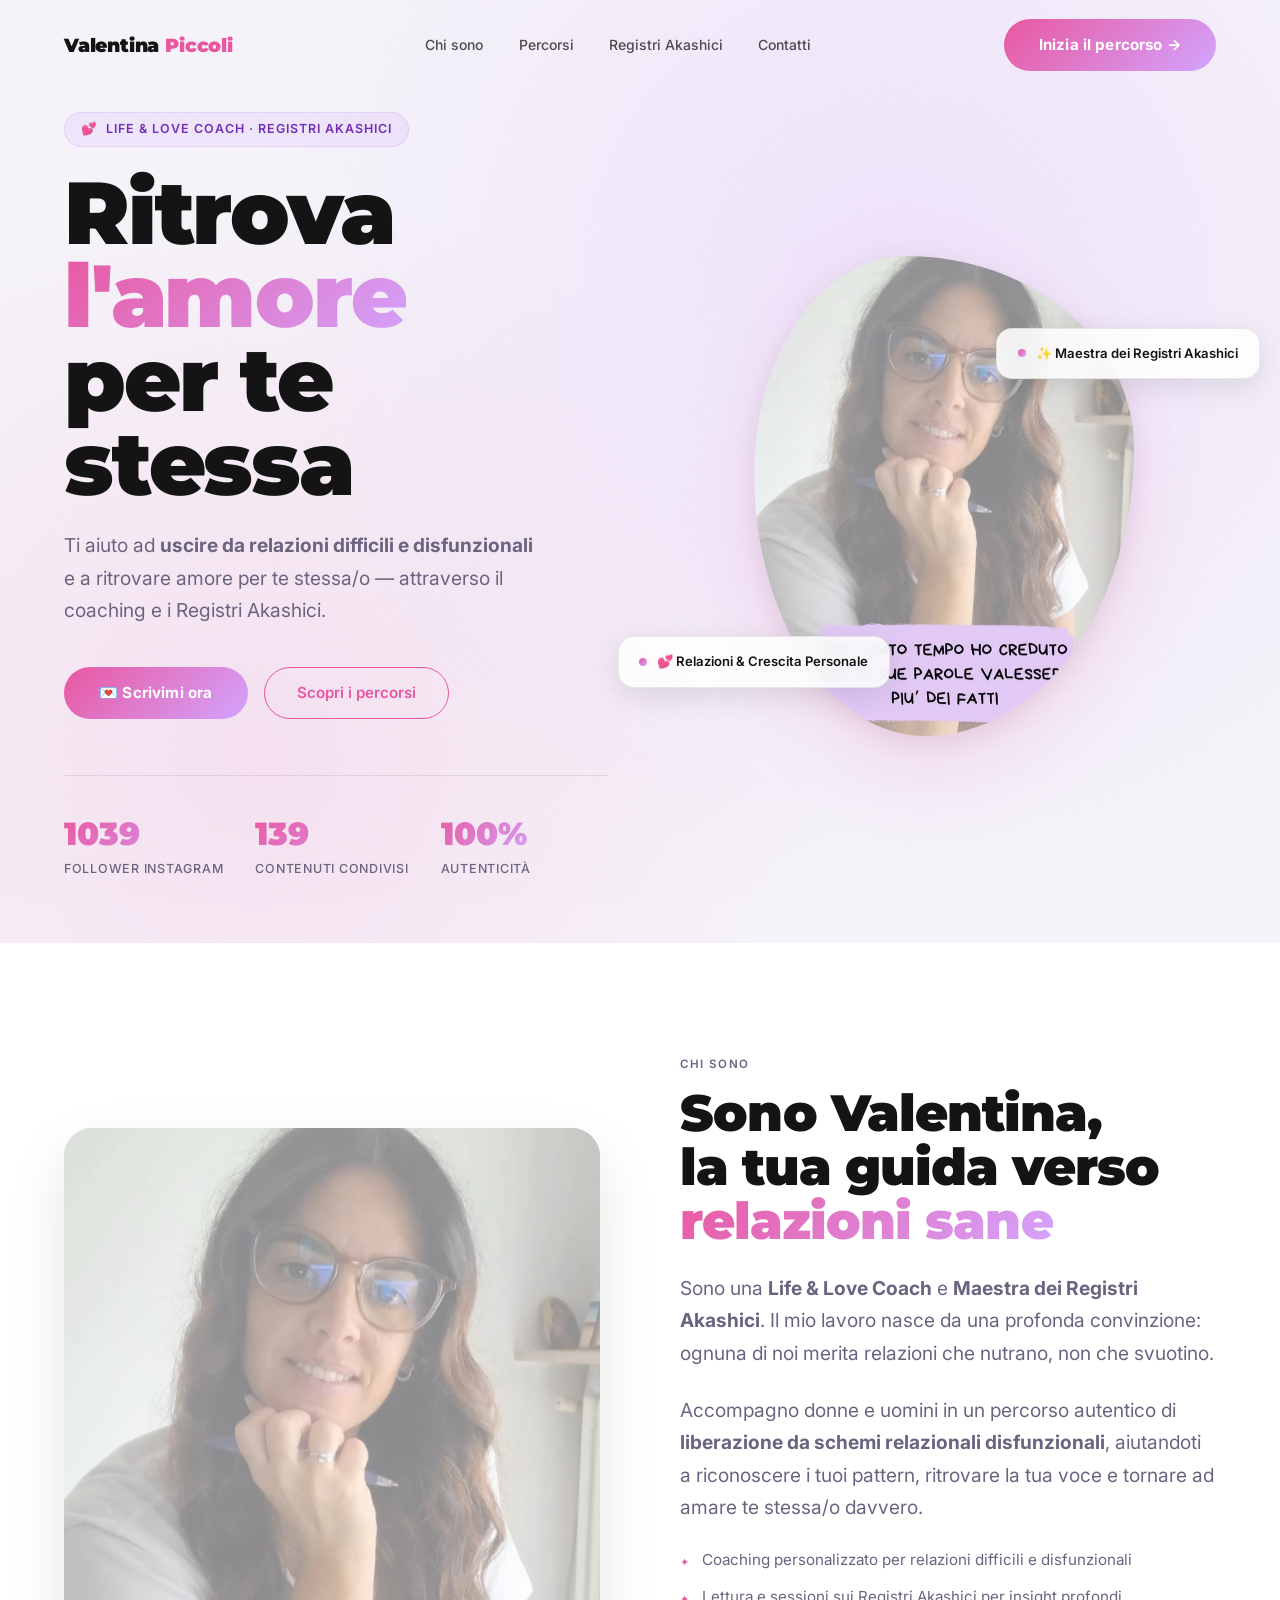
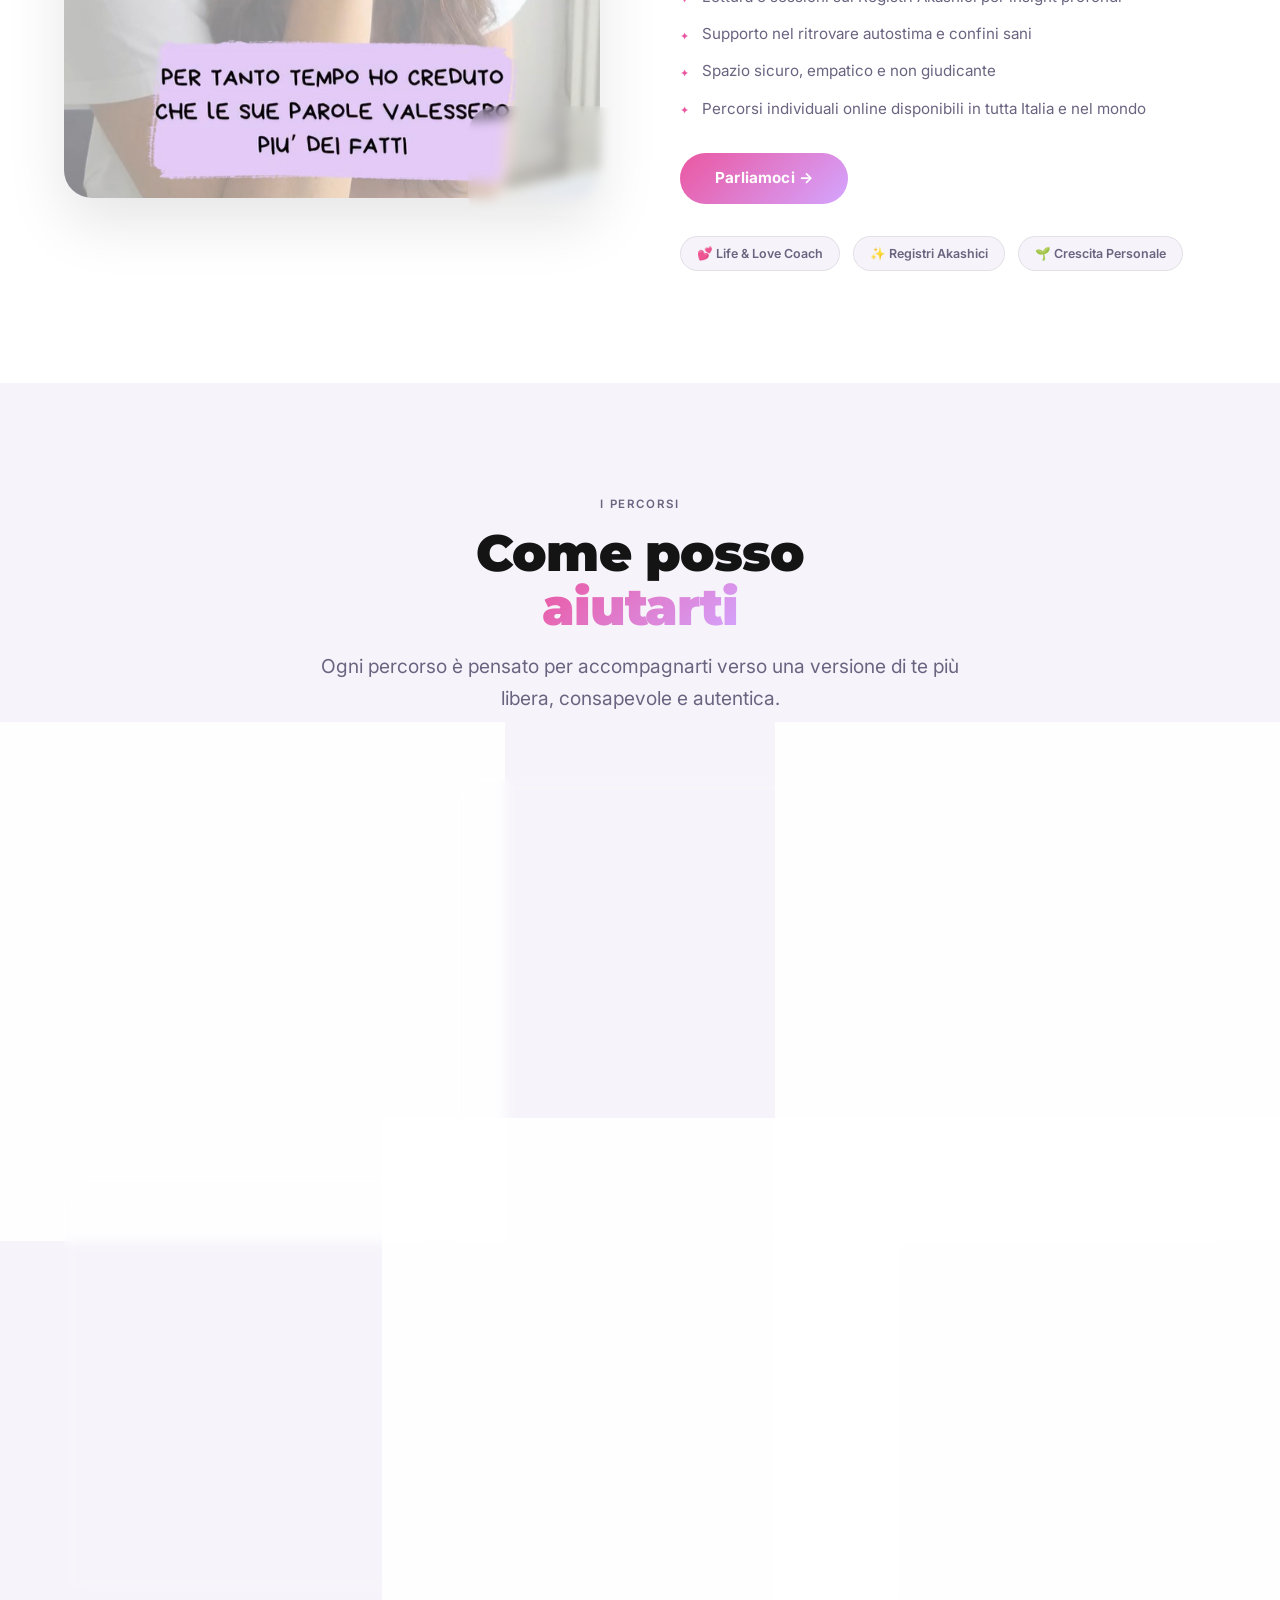
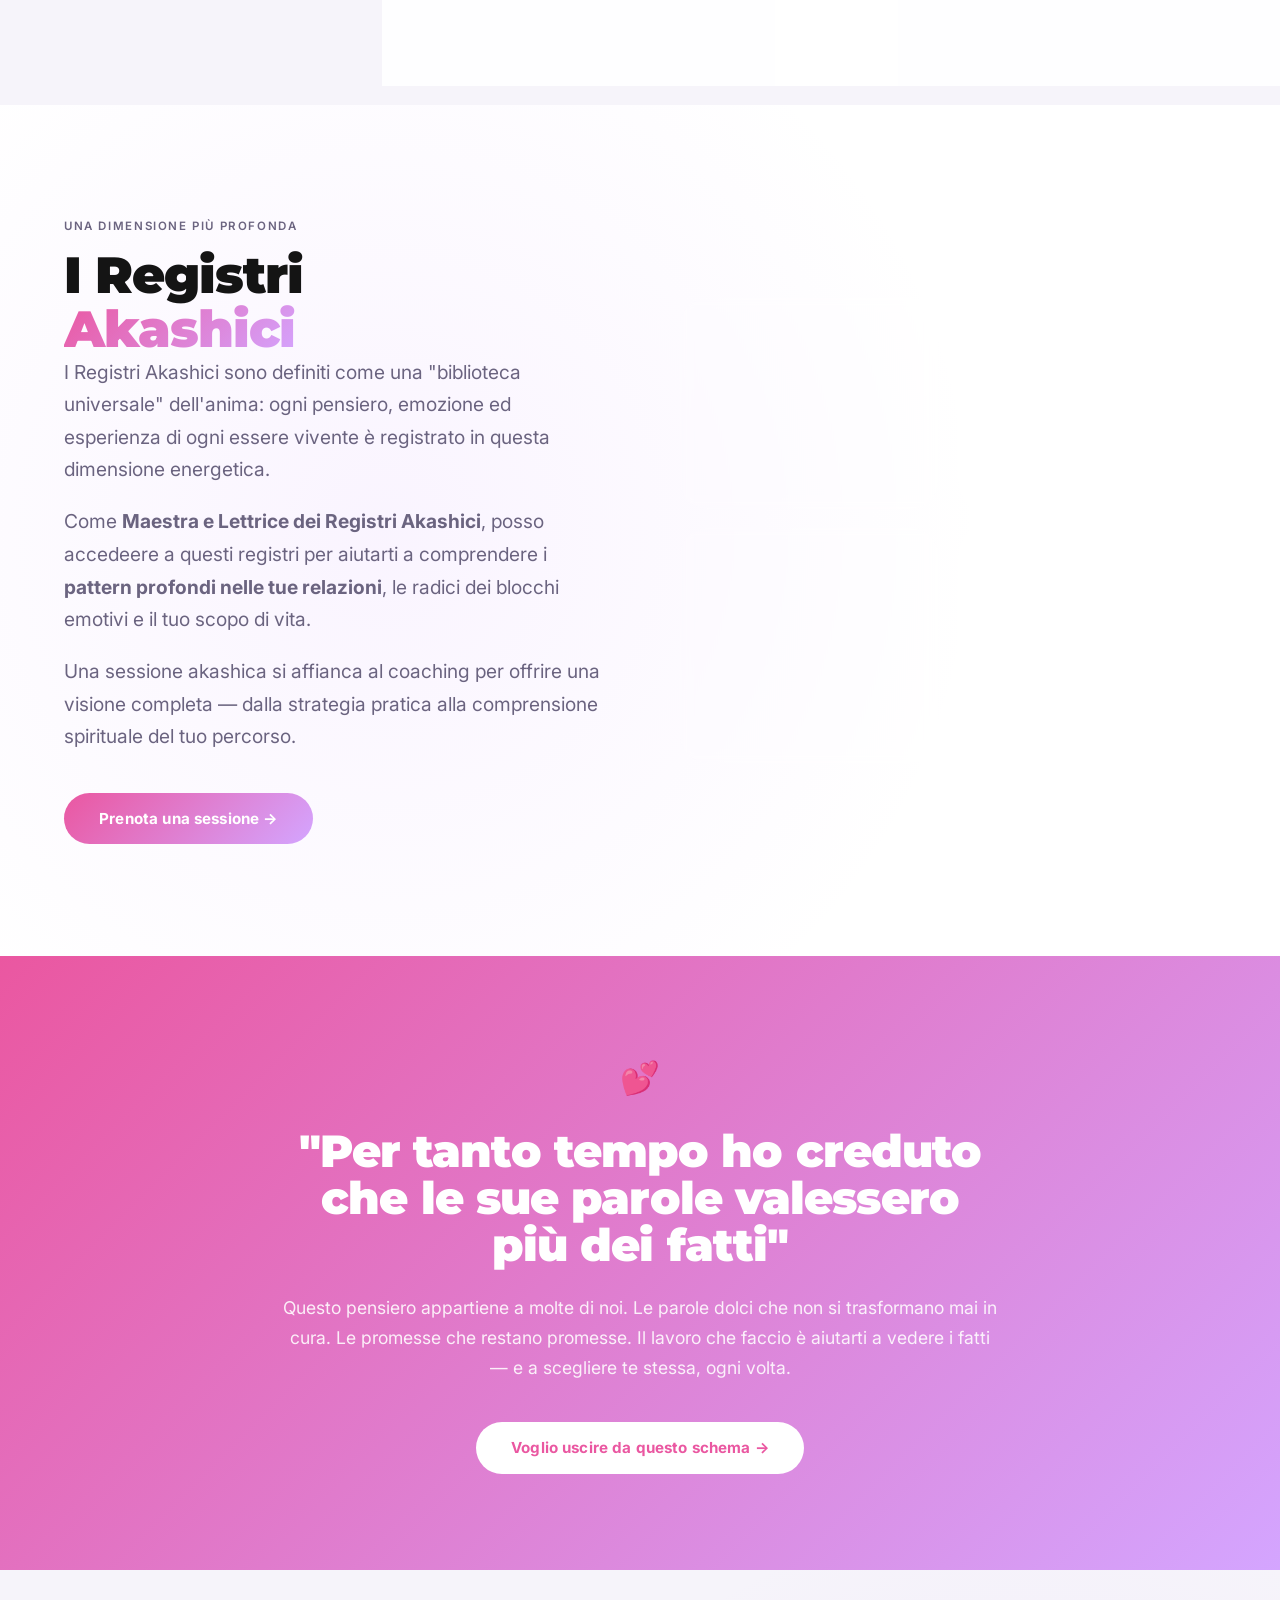
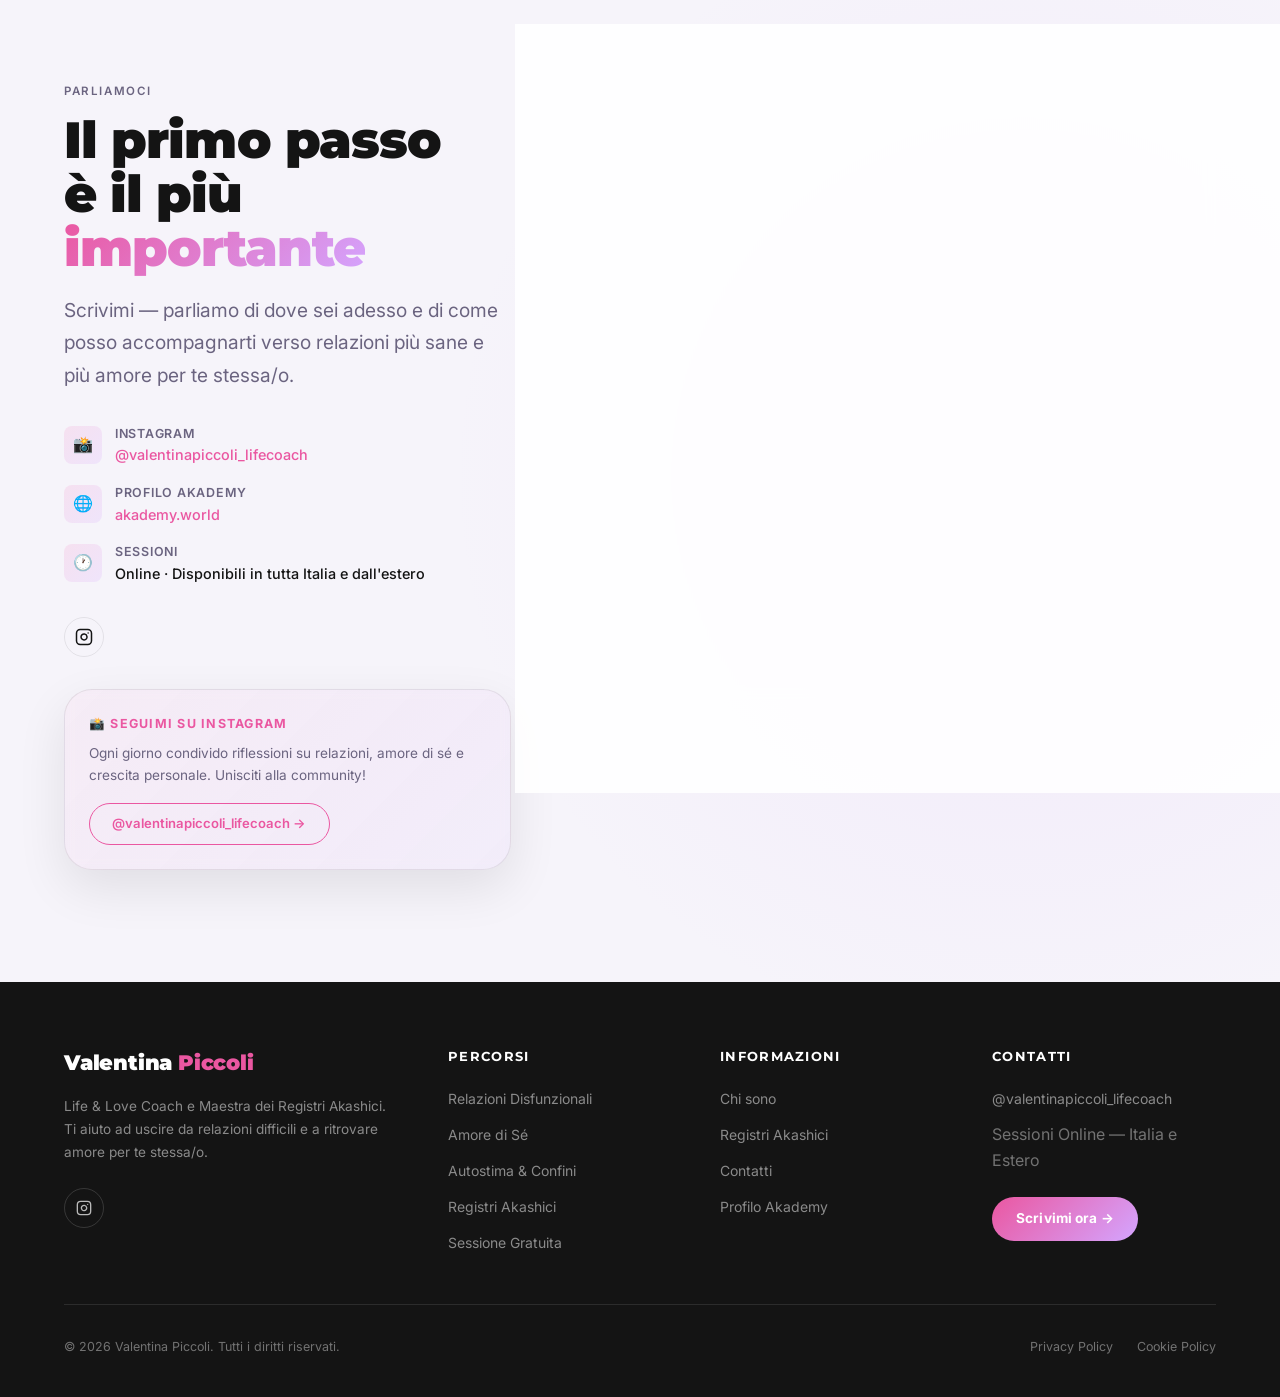
==== index.html @ 2cce5899 "first commit" ====
<!DOCTYPE html>
<html lang="it">

<head>
  <meta charset="UTF-8" />
  <meta name="viewport" content="width=device-width, initial-scale=1.0" />

  <!-- SEO Meta Tags -->
  <title>Valentina Piccoli — Life & Love Coach | Registri Akashici</title>
  <meta name="description"
    content="Ti aiuto ad uscire da relazioni difficili e disfunzionali e a ritrovare amore per te stessa/o. Life & Love Coach certificata e Maestra dei Registri Akashici." />
  <meta name="keywords"
    content="Valentina Piccoli, life coach, love coach, registri akashici, relazioni disfunzionali, coach relazioni, crescita personale" />
  <meta name="robots" content="index, follow" />
  <link rel="canonical" href="https://emanuele79ottolini-collab.github.io/valentinapiccoli_lifecoach" />

  <!-- Open Graph -->
  <meta property="og:title" content="Valentina Piccoli — Life & Love Coach" />
  <meta property="og:description"
    content="Ti aiuto ad uscire da relazioni difficili e disfunzionali e a ritrovare amore per te stessa/o." />
  <meta property="og:type" content="website" />
  <meta property="og:url" content="https://emanuele79ottolini-collab.github.io/valentinapiccoli_lifecoach" />
  <meta property="og:image" content="./assets/images/valentina-piccoli.png" />
  <meta property="og:locale" content="it_IT" />

  <!-- Twitter Card -->
  <meta name="twitter:card" content="summary_large_image" />
  <meta name="twitter:title" content="Valentina Piccoli — Life & Love Coach" />
  <meta name="twitter:description" content="Relazioni difficili? Ti aiuto a ritrovare amore per te stessa/o." />

  <!-- Schema.org -->
  <script type="application/ld+json">
  {
    "@context": "https://schema.org",
    "@type": ["Person", "LocalBusiness"],
    "name": "Valentina Piccoli",
    "jobTitle": "Life & Love Coach | Maestra dei Registri Akashici",
    "description": "Ti aiuto ad uscire da relazioni difficili e disfunzionali e a ritrovare amore per te stessa/o. Maestra e Lettrice dei Registri Akashici.",
    "url": "https://emanuele79ottolini-collab.github.io/valentinapiccoli_lifecoach",
    "sameAs": [
      "https://www.instagram.com/valentinapiccoli_lifecoach",
      "https://akademy.world/consulting/valentina-piccoli/"
    ],
    "knowsAbout": ["Life coaching", "Love coaching", "Registri Akashici", "Relazioni", "Crescita personale"],
    "image": "./assets/images/valentina-piccoli.png"
  }
  </script>

  <!-- Fonts -->
  <link rel="preconnect" href="https://fonts.googleapis.com" />
  <link rel="preconnect" href="https://fonts.gstatic.com" crossorigin />
  <link
    href="https://fonts.googleapis.com/css2?family=Inter:wght@300;400;500;600;700&family=Montserrat:wght@400;500;700;800;900&display=swap"
    rel="stylesheet" />

  <!-- Styles -->
  <link rel="stylesheet" href="./assets/styles.css" />
</head>

<body>

  <!-- Grain Texture Overlay -->
  <div class="grain-overlay" aria-hidden="true"></div>

  <!-- Skip Navigation (A11Y) -->
  <a href="#main-content" class="skip-link">Salta al contenuto principale</a>

  <!-- ===================== NAVBAR ===================== -->
  <header id="navbar" role="banner">
    <div class="container">
      <div class="nav-inner">
        <a href="#hero" class="nav-logo" aria-label="Valentina Piccoli — Torna in cima">
          Valentina <span>Piccoli</span>
        </a>

        <nav role="navigation" aria-label="Navigazione principale">
          <ul class="nav-links" role="list">
            <li><a href="#about" class="nav-link">Chi sono</a></li>
            <li><a href="#services" class="nav-link">Percorsi</a></li>
            <li><a href="#registri" class="nav-link">Registri Akashici</a></li>
            <li><a href="#contact" class="nav-link">Contatti</a></li>
          </ul>
        </nav>

        <div class="nav-cta">
          <a href="#contact" class="btn-primary">Inizia il percorso →</a>
        </div>

        <button class="hamburger" id="hamburger-btn" aria-label="Apri menu" aria-expanded="false"
          aria-controls="mobile-menu">
          <span></span><span></span><span></span>
        </button>
      </div>
    </div>
  </header>

  <!-- Mobile Menu -->
  <div class="mobile-menu" id="mobile-menu" role="dialog" aria-label="Menu mobile" aria-modal="true">
    <nav>
      <ul role="list" style="display:flex;flex-direction:column;align-items:center;gap:2rem;">
        <li><a href="#about" class="nav-link" data-mobile-link>Chi sono</a></li>
        <li><a href="#services" class="nav-link" data-mobile-link>Percorsi</a></li>
        <li><a href="#registri" class="nav-link" data-mobile-link>Registri Akashici</a></li>
        <li><a href="#contact" class="nav-link" data-mobile-link>Contatti</a></li>
      </ul>
    </nav>
    <a href="#contact" class="btn-primary" data-mobile-link>Inizia il percorso →</a>
  </div>

  <main id="main-content">

    <!-- ===================== HERO ===================== -->
    <section id="hero" aria-labelledby="hero-title">
      <div class="hero-gradient" aria-hidden="true"></div>
      <div class="container">
        <div class="hero-inner">

          <!-- Text Column -->
          <div class="hero-text">
            <div class="hero-badge reveal">
              <span>💕</span> Life & Love Coach · Registri Akashici
            </div>

            <h1 class="headline-xl hero-title reveal delay-1" id="hero-title">
              Ritrova<br />
              <span class="text-gradient">l'amore</span><br />
              per te stessa
            </h1>

            <p class="body-lg hero-desc reveal delay-2">
              Ti aiuto ad <strong>uscire da relazioni difficili e disfunzionali</strong>
              e a ritrovare amore per te stessa/o — attraverso il coaching e i Registri Akashici.
            </p>

            <div class="hero-cta reveal delay-3">
              <a href="#contact" class="btn-primary">
                💌 Scrivimi ora
              </a>
              <a href="#services" class="btn-outline">
                Scopri i percorsi
              </a>
            </div>

            <div class="hero-stats reveal delay-4">
              <div>
                <div class="stat-num">1039</div>
                <div class="stat-label">Follower Instagram</div>
              </div>
              <div>
                <div class="stat-num">139</div>
                <div class="stat-label">Contenuti condivisi</div>
              </div>
              <div>
                <div class="stat-num">100%</div>
                <div class="stat-label">Autenticità</div>
              </div>
            </div>
          </div>

          <!-- Image Column -->
          <div class="hero-image-wrap reveal-right delay-2">
            <div class="hero-img-container"
              style="border-radius: 40% 60% 55% 45% / 45% 40% 60% 55%; overflow:hidden; animation: morph 8s ease-in-out infinite;">
              <img src="./assets/images/valentina-piccoli.png" alt="Valentina Piccoli, Life & Love Coach" width="380"
                height="480" loading="eager" decoding="async" style="width:100%;height:100%;object-fit:cover;" />
            </div>

            <!-- Floating Cards -->
            <div class="hero-floating-card card-1" aria-hidden="true">
              <span class="dot"></span>
              💕 Relazioni & Crescita Personale
            </div>
            <div class="hero-floating-card card-2" aria-hidden="true">
              <span class="dot"></span>
              ✨ Maestra dei Registri Akashici
            </div>
          </div>

        </div>
      </div>
    </section>

    <!-- ===================== ABOUT ===================== -->
    <section id="about" aria-labelledby="about-title">
      <div class="container">
        <div class="about-inner">

          <!-- Image Column -->
          <div class="about-image-wrap reveal-left">
            <div class="about-img-container">
              <img src="./assets/images/valentina-piccoli.png" alt="Valentina Piccoli — Life & Love Coach sorridente"
                width="420" height="525" loading="lazy" decoding="async"
                style="width:100%;height:100%;object-fit:cover;" />
            </div>
            <div class="about-badge-wrap card-soft" aria-label="Life & Love Coach">
              <div class="about-badge-num text-gradient">💕</div>
              <div class="about-badge-label">Life & Love Coach</div>
            </div>
          </div>

          <!-- Text Column -->
          <div class="about-text reveal-right">
            <p class="caption">Chi sono</p>
            <h2 class="headline-lg" id="about-title">
              Sono Valentina,<br />
              la tua guida verso<br />
              <span class="text-gradient">relazioni sane</span>
            </h2>

            <p class="body-lg">
              Sono una <strong>Life & Love Coach</strong> e <strong>Maestra dei Registri Akashici</strong>.
              Il mio lavoro nasce da una profonda convinzione: ognuna di noi merita relazioni che nutrano, non che
              svuotino.
            </p>
            <p class="body-lg">
              Accompagno donne e uomini in un percorso autentico di <strong>liberazione da schemi relazionali
                disfunzionali</strong>,
              aiutandoti a riconoscere i tuoi pattern, ritrovare la tua voce e tornare ad amare te stessa/o davvero.
            </p>

            <ul class="about-list" aria-label="Il mio approccio">
              <li>Coaching personalizzato per relazioni difficili e disfunzionali</li>
              <li>Lettura e sessioni sui Registri Akashici per insight profondi</li>
              <li>Supporto nel ritrovare autostima e confini sani</li>
              <li>Spazio sicuro, empatico e non giudicante</li>
              <li>Percorsi individuali online disponibili in tutta Italia e nel mondo</li>
            </ul>

            <a href="#contact" class="btn-primary">Parliamoci →</a>

            <div class="cert-row" aria-label="Specializzazioni">
              <span class="cert-badge">💕 Life & Love Coach</span>
              <span class="cert-badge">✨ Registri Akashici</span>
              <span class="cert-badge">🌱 Crescita Personale</span>
            </div>
          </div>

        </div>
      </div>
    </section>

    <!-- ===================== SERVICES ===================== -->
    <section id="services" aria-labelledby="services-title">
      <div class="container">
        <div class="section-header reveal">
          <p class="caption">I Percorsi</p>
          <h2 class="headline-lg" id="services-title">
            Come posso<br />
            <span class="text-gradient">aiutarti</span>
          </h2>
          <p class="body-lg">Ogni percorso è pensato per accompagnarti verso una versione di te più libera, consapevole
            e autentica.</p>
        </div>

        <div class="services-grid" role="list">

          <!-- Card 1 -->
          <article class="service-card card-soft reveal delay-1" role="listitem">
            <div class="service-icon" aria-hidden="true">💔</div>
            <p class="service-tag">Relazioni</p>
            <h3 class="service-title">Uscire da relazioni disfunzionali</h3>
            <p class="service-desc">Riconosci i pattern che ti tengono intrappolata in relazioni che fanno male. Ti
              aiuto a spezzare il ciclo e a costruire connessioni sane.</p>
            <a href="#contact" class="service-cta" aria-label="Contattami per il percorso su relazioni disfunzionali">
              Inizia ora <span aria-hidden="true">→</span>
            </a>
          </article>

          <!-- Card 2 — Featured -->
          <article class="service-card card-soft reveal delay-2" role="listitem"
            style="background: linear-gradient(135deg, rgba(244,114,182,0.08), rgba(212,165,255,0.12)); border-color: rgba(212,165,255,0.3); position: relative; overflow: hidden;">
            <div
              style="position:absolute;top:1rem;right:1.2rem;padding:0.25rem 0.8rem;border-radius:9999px;background:linear-gradient(135deg,var(--primary),var(--accent));color:#fff;font-size:0.7rem;font-weight:700;letter-spacing:0.06em;">
              PIÙ RICHIESTO
            </div>
            <div class="service-icon" aria-hidden="true">❤️</div>
            <p class="service-tag">Amore di sé</p>
            <h3 class="service-title">Ritrovare amore per te stessa/o</h3>
            <p class="service-desc">Il percorso più trasformativo: imparare ad amarsi davvero, non come risposta a
              qualcun altro, ma come punto di partenza di ogni relazione sana.</p>
            <a href="#contact" class="service-cta" aria-label="Contattami per il percorso amore di sé">
              Inizia ora <span aria-hidden="true">→</span>
            </a>
          </article>

          <!-- Card 3 -->
          <article class="service-card card-soft reveal delay-3" role="listitem">
            <div class="service-icon" aria-hidden="true">💪</div>
            <p class="service-tag">Autostima</p>
            <h3 class="service-title">Confini, voce, autostima</h3>
            <p class="service-desc">Impara a dire no senza senso di colpa, a comunicare i tuoi bisogni e a costruire
              un'autostima solida e reale — non di facciata.</p>
            <a href="#contact" class="service-cta" aria-label="Contattami per il percorso autostima">
              Inizia ora <span aria-hidden="true">→</span>
            </a>
          </article>

          <!-- Card 4 — Registri -->
          <article class="service-card card-soft reveal delay-1" role="listitem"
            style="background: linear-gradient(135deg, rgba(212,165,255,0.1), rgba(244,114,182,0.06)); border-color: rgba(212,165,255,0.25);">
            <div class="service-icon" aria-hidden="true">✨</div>
            <p class="service-tag">Spirituale</p>
            <h3 class="service-title">Lettura Registri Akashici</h3>
            <p class="service-desc">Accedi alle informazioni della tua anima per comprendere i pattern profondi nelle
              relazioni, il tuo scopo di vita e i blocchi energetici da sciogliere.</p>
            <a href="#registri" class="service-cta" aria-label="Scopri di più sui Registri Akashici">
              Scopri di più <span aria-hidden="true">→</span>
            </a>
          </article>

          <!-- Card 5 -->
          <article class="service-card card-soft reveal delay-2" role="listitem">
            <div class="service-icon" aria-hidden="true">🔄</div>
            <p class="service-tag">Pattern</p>
            <h3 class="service-title">Spezzare schemi ripetitivi</h3>
            <p class="service-desc">Perché finisci sempre nelle stesse situazioni? Scopriamo insieme le credenze
              radicate che guidano le tue scelte e come trasformarle.</p>
            <a href="#contact" class="service-cta" aria-label="Contattami per lavorare sui pattern ripetitivi">
              Inizia ora <span aria-hidden="true">→</span>
            </a>
          </article>

          <!-- Card 6 -->
          <article class="service-card card-soft reveal delay-3" role="listitem">
            <div class="service-icon" aria-hidden="true">🎁</div>
            <p class="service-tag">Primo passo</p>
            <h3 class="service-title">Sessione Conoscitiva Gratuita</h3>
            <p class="service-desc">30 minuti insieme per capire dove sei, cosa stai vivendo e se posso accompagnarti in
              questo percorso. Senza impegno, con tutto il cuore.</p>
            <div style="font-family:var(--font-heading);font-size:1.3rem;font-weight:900;color:hsl(150,60%,35%);">
              Gratuita</div>
            <a href="#contact" class="service-cta" aria-label="Prenota la sessione conoscitiva gratuita">
              Prenota ora <span aria-hidden="true">→</span>
            </a>
          </article>

        </div>
      </div>
    </section>

    <!-- ===================== REGISTRI AKASHICI ===================== -->
    <section id="registri" style="padding: 7rem 0; background: #fff; position:relative; overflow:hidden;"
      aria-labelledby="registri-title">
      <div
        style="position:absolute;inset:0;background:radial-gradient(circle at 30% 50%, rgba(212,165,255,0.12) 0%, transparent 60%);pointer-events:none;"
        aria-hidden="true"></div>
      <div class="container">
        <div style="display:grid;grid-template-columns:1fr 1fr;gap:5rem;align-items:center;">

          <div class="reveal-left">
            <p class="caption" style="margin-bottom:0.8rem;">Una dimensione più profonda</p>
            <h2 class="headline-lg" id="registri-title">
              I Registri<br />
              <span class="text-gradient">Akashici</span>
            </h2>
            <p class="body-lg" style="margin-bottom:1.2rem;">
              I Registri Akashici sono definiti come una "biblioteca universale" dell'anima:
              ogni pensiero, emozione ed esperienza di ogni essere vivente è registrato in questa dimensione energetica.
            </p>
            <p class="body-lg" style="margin-bottom:1.2rem;">
              Come <strong>Maestra e Lettrice dei Registri Akashici</strong>, posso accedeere a questi registri
              per aiutarti a comprendere i <strong>pattern profondi nelle tue relazioni</strong>,
              le radici dei blocchi emotivi e il tuo scopo di vita.
            </p>
            <p class="body-lg" style="margin-bottom:2.5rem;">
              Una sessione akashica si affianca al coaching per offrire una visione completa —
              dalla strategia pratica alla comprensione spirituale del tuo percorso.
            </p>
            <a href="#contact" class="btn-primary">Prenota una sessione →</a>
          </div>

          <div class="reveal-right">
            <div style="display:grid;grid-template-columns:1fr 1fr;gap:1.2rem;">
              <!-- Feature cards -->
              <div class="card-soft" style="padding:1.8rem;text-align:center;">
                <div style="font-size:2.5rem;margin-bottom:0.8rem;">📚</div>
                <div style="font-family:var(--font-heading);font-weight:700;font-size:0.95rem;margin-bottom:0.5rem;">
                  Comprensione profonda</div>
                <p style="font-size:0.82rem;color:var(--muted);line-height:1.6;">Accedi alle radici akashiche dei tuoi
                  pattern relazionali</p>
              </div>
              <div class="card-soft" style="padding:1.8rem;text-align:center;">
                <div style="font-size:2.5rem;margin-bottom:0.8rem;">🔮</div>
                <div style="font-family:var(--font-heading);font-weight:700;font-size:0.95rem;margin-bottom:0.5rem;">
                  Chiarezza sul percorso</div>
                <p style="font-size:0.82rem;color:var(--muted);line-height:1.6;">Illumina il tuo scopo di vita e le
                  lezioni da integrare</p>
              </div>
              <div class="card-soft" style="padding:1.8rem;text-align:center;">
                <div style="font-size:2.5rem;margin-bottom:0.8rem;">✨</div>
                <div style="font-family:var(--font-heading);font-weight:700;font-size:0.95rem;margin-bottom:0.5rem;">
                  Blocchi energetici</div>
                <p style="font-size:0.82rem;color:var(--muted);line-height:1.6;">Identifica e trasforma le energie
                  stagnanti che bloccano la crescita</p>
              </div>
              <div class="card-soft" style="padding:1.8rem;text-align:center;">
                <div style="font-size:2.5rem;margin-bottom:0.8rem;">💫</div>
                <div style="font-family:var(--font-heading);font-weight:700;font-size:0.95rem;margin-bottom:0.5rem;">
                  Integrazione con il coaching</div>
                <p style="font-size:0.82rem;color:var(--muted);line-height:1.6;">Percorso unificato: strategia +
                  consapevolezza spirituale</p>
              </div>
            </div>
          </div>

        </div>
      </div>
    </section>

    <!-- ===================== MANIFESTO ===================== -->
    <section style="padding: 6rem 0; background: linear-gradient(135deg, var(--primary), var(--accent));"
      aria-labelledby="manifesto-title">
      <div class="container">
        <div style="max-width:720px;margin:0 auto;text-align:center;">
          <div style="font-size:2rem;margin-bottom:1.5rem;">💕</div>
          <h2 class="headline-lg" id="manifesto-title"
            style="color:#fff;margin-bottom:1.5rem;font-size:clamp(1.8rem,3.5vw,3rem);">
            "Per tanto tempo ho creduto che le sue parole valessero più dei fatti"
          </h2>
          <p style="font-size:1.1rem;color:rgba(255,255,255,0.88);line-height:1.7;margin-bottom:2.5rem;">
            Questo pensiero appartiene a molte di noi. Le parole dolci che non si trasformano mai in cura.
            Le promesse che restano promesse. Il lavoro che faccio è aiutarti a vedere i fatti —
            e a scegliere te stessa, ogni volta.
          </p>
          <a href="#contact" class="btn-primary" style="background:#fff;color:var(--primary);">
            Voglio uscire da questo schema →
          </a>
        </div>
      </div>
    </section>

    <!-- ===================== CONTACT ===================== -->
    <section id="contact" aria-labelledby="contact-title">
      <div class="contact-bg" aria-hidden="true"></div>
      <div class="container">
        <div class="contact-inner">

          <!-- Info Column -->
          <div class="contact-info reveal-left">
            <p class="caption">Parliamoci</p>
            <h2 class="headline-lg" id="contact-title">
              Il primo passo<br />
              è il più<br />
              <span class="text-gradient">importante</span>
            </h2>
            <p class="body-lg">Scrivimi — parliamo di dove sei adesso e di come posso accompagnarti verso relazioni più
              sane e più amore per te stessa/o.</p>

            <div class="contact-details" role="list">
              <div class="contact-item" role="listitem">
                <div class="contact-icon" aria-hidden="true">📸</div>
                <div>
                  <div
                    style="font-size:0.78rem;color:var(--muted);font-weight:600;text-transform:uppercase;letter-spacing:0.06em;">
                    Instagram</div>
                  <a href="https://www.instagram.com/valentinapiccoli_lifecoach" target="_blank"
                    rel="noopener noreferrer"
                    style="font-weight:500;color:var(--primary);">@valentinapiccoli_lifecoach</a>
                </div>
              </div>
              <div class="contact-item" role="listitem">
                <div class="contact-icon" aria-hidden="true">🌐</div>
                <div>
                  <div
                    style="font-size:0.78rem;color:var(--muted);font-weight:600;text-transform:uppercase;letter-spacing:0.06em;">
                    Profilo Akademy</div>
                  <a href="https://akademy.world/consulting/valentina-piccoli/" target="_blank"
                    rel="noopener noreferrer" style="font-weight:500;color:var(--primary);">akademy.world</a>
                </div>
              </div>
              <div class="contact-item" role="listitem">
                <div class="contact-icon" aria-hidden="true">🕐</div>
                <div>
                  <div
                    style="font-size:0.78rem;color:var(--muted);font-weight:600;text-transform:uppercase;letter-spacing:0.06em;">
                    Sessioni</div>
                  <div style="font-weight:500;">Online · Disponibili in tutta Italia e dall'estero</div>
                </div>
              </div>
            </div>

            <div class="contact-social" role="list" aria-label="Social media">
              <a href="https://www.instagram.com/valentinapiccoli_lifecoach" target="_blank" rel="noopener noreferrer"
                class="social-btn" role="listitem" aria-label="Seguimi su Instagram">
                <svg width="18" height="18" viewBox="0 0 24 24" fill="none" stroke="currentColor" stroke-width="2"
                  stroke-linecap="round" stroke-linejoin="round" aria-hidden="true">
                  <rect x="2" y="2" width="20" height="20" rx="5" />
                  <path d="M16 11.37A4 4 0 1 1 12.63 8 4 4 0 0 1 16 11.37z" />
                  <line x1="17.5" y1="6.5" x2="17.51" y2="6.5" />
                </svg>
              </a>
            </div>

            <!-- Instagram CTA Box -->
            <div class="card-soft"
              style="padding:1.5rem;margin-top:2rem;background:linear-gradient(135deg,rgba(244,114,182,0.06),rgba(212,165,255,0.09));">
              <div
                style="font-size:0.78rem;font-weight:700;text-transform:uppercase;letter-spacing:0.1em;color:var(--primary);margin-bottom:0.6rem;">
                📸 Seguimi su Instagram</div>
              <p style="font-size:0.85rem;color:var(--muted);line-height:1.6;margin-bottom:1rem;">Ogni giorno condivido
                riflessioni su relazioni, amore di sé e crescita personale. Unisciti alla community!</p>
              <a href="https://www.instagram.com/valentinapiccoli_lifecoach" target="_blank" rel="noopener noreferrer"
                class="btn-outline" style="font-size:0.82rem;padding:0.6rem 1.4rem;">
                @valentinapiccoli_lifecoach →
              </a>
            </div>
          </div>

          <!-- Form Column -->
          <div class="contact-form-wrap card-soft reveal-right">
            <form id="contact-form" novalidate aria-label="Modulo di contatto con Valentina Piccoli">
              <h3 class="form-title">Scrivimi 💌</h3>
              <p class="form-subtitle">Rispondo con tutto il cuore. I campi con * sono obbligatori.</p>

              <div class="form-grid">
                <div class="form-group">
                  <label class="form-label" for="f-name">Nome <span class="req" aria-hidden="true">*</span></label>
                  <input class="form-input" type="text" id="f-name" name="name" autocomplete="given-name" required
                    aria-required="true" placeholder="Il tuo nome" aria-describedby="f-name-error" />
                  <span class="form-error" id="f-name-error" role="alert" aria-live="polite"></span>
                </div>

                <div class="form-group">
                  <label class="form-label" for="f-email">Email <span class="req" aria-hidden="true">*</span></label>
                  <input class="form-input" type="email" id="f-email" name="email" autocomplete="email" required
                    aria-required="true" placeholder="tua@email.it" aria-describedby="f-email-error" />
                  <span class="form-error" id="f-email-error" role="alert" aria-live="polite"></span>
                </div>

                <div class="form-group full">
                  <label class="form-label" for="f-service">Cosa ti interessa? <span class="req"
                      aria-hidden="true">*</span></label>
                  <select class="form-select" id="f-service" name="service" required aria-required="true"
                    aria-describedby="f-service-error">
                    <option value="" disabled selected>Scegli un percorso…</option>
                    <option value="relazioni">Uscire da relazioni disfunzionali</option>
                    <option value="amore-se">Ritrovare amore per me stessa/o</option>
                    <option value="autostima">Confini, voce, autostima</option>
                    <option value="akashici">Lettura Registri Akashici</option>
                    <option value="pattern">Spezzare schemi ripetitivi</option>
                    <option value="conoscitiva">Sessione conoscitiva gratuita</option>
                  </select>
                  <span class="form-error" id="f-service-error" role="alert" aria-live="polite"></span>
                </div>

                <div class="form-group full">
                  <label class="form-label" for="f-message">Raccontami la tua situazione <span class="req"
                      aria-hidden="true">*</span></label>
                  <textarea class="form-textarea" id="f-message" name="message" required aria-required="true"
                    placeholder="Descrivimi brevemente cosa stai vivendo e cosa vorresti cambiare nella tua vita o nelle tue relazioni…"
                    aria-describedby="f-message-error"></textarea>
                  <span class="form-error" id="f-message-error" role="alert" aria-live="polite"></span>
                </div>

                <div class="form-group full">
                  <label class="form-check">
                    <input type="checkbox" id="f-privacy" name="privacy" required aria-required="true"
                      aria-describedby="f-privacy-error" />
                    Ho letto e acconsento alla <a href="#"
                      style="color:var(--primary);text-decoration:underline;">Privacy Policy</a> per il trattamento dei
                    dati personali (GDPR).<span class="req" aria-hidden="true"> *</span>
                  </label>
                  <span class="form-error" id="f-privacy-error" role="alert" aria-live="polite"></span>
                </div>
              </div>

              <button type="submit" class="btn-primary form-submit">
                Invia il messaggio →
              </button>
            </form>

            <!-- Success State -->
            <div class="form-success" id="form-success" role="status" aria-live="polite">
              <div class="icon">💕</div>
              <h3>Messaggio inviato!</h3>
              <p>Grazie per aver fatto questo passo. Valentina ti risponderà presto per organizzare la vostra prima
                chiamata.</p>
              <br />
              <a href="https://www.instagram.com/valentinapiccoli_lifecoach" target="_blank" rel="noopener noreferrer"
                class="btn-outline" style="margin-top:1rem;">Seguimi su Instagram →</a>
            </div>
          </div>

        </div>
      </div>
    </section>

  </main>

  <!-- ===================== FOOTER ===================== -->
  <footer id="footer" role="contentinfo">
    <div class="container">
      <div class="footer-top">

        <div class="footer-brand">
          <div class="nav-logo">Valentina <span>Piccoli</span></div>
          <p class="footer-desc">
            Life & Love Coach e Maestra dei Registri Akashici. Ti aiuto ad uscire da relazioni difficili e a ritrovare
            amore per te stessa/o.
          </p>
          <div style="display:flex;gap:0.8rem;margin-top:1rem;">
            <a href="https://www.instagram.com/valentinapiccoli_lifecoach" target="_blank" rel="noopener noreferrer"
              class="social-btn" aria-label="Instagram di Valentina Piccoli"
              style="border-color:rgba(255,255,255,0.15);color:rgba(255,255,255,0.7);">
              <svg width="16" height="16" viewBox="0 0 24 24" fill="none" stroke="currentColor" stroke-width="2"
                stroke-linecap="round" stroke-linejoin="round" aria-hidden="true">
                <rect x="2" y="2" width="20" height="20" rx="5" />
                <path d="M16 11.37A4 4 0 1 1 12.63 8 4 4 0 0 1 16 11.37z" />
                <line x1="17.5" y1="6.5" x2="17.51" y2="6.5" />
              </svg>
            </a>
          </div>
        </div>

        <div>
          <div class="footer-col-title">Percorsi</div>
          <ul class="footer-links">
            <li><a href="#services">Relazioni Disfunzionali</a></li>
            <li><a href="#services">Amore di Sé</a></li>
            <li><a href="#services">Autostima & Confini</a></li>
            <li><a href="#registri">Registri Akashici</a></li>
            <li><a href="#services">Sessione Gratuita</a></li>
          </ul>
        </div>

        <div>
          <div class="footer-col-title">Informazioni</div>
          <ul class="footer-links">
            <li><a href="#about">Chi sono</a></li>
            <li><a href="#registri">Registri Akashici</a></li>
            <li><a href="#contact">Contatti</a></li>
            <li><a href="https://akademy.world/consulting/valentina-piccoli/" target="_blank"
                rel="noopener noreferrer">Profilo Akademy</a></li>
          </ul>
        </div>

        <div>
          <div class="footer-col-title">Contatti</div>
          <ul class="footer-links">
            <li><a href="https://www.instagram.com/valentinapiccoli_lifecoach" target="_blank"
                rel="noopener noreferrer">@valentinapiccoli_lifecoach</a></li>
            <li><span style="color:rgba(255,255,255,0.4);">Sessioni Online — Italia e Estero</span></li>
          </ul>
          <div style="margin-top:1.5rem;">
            <a href="#contact" class="btn-primary" style="font-size:0.85rem;padding:0.7rem 1.5rem;">
              Scrivimi ora →
            </a>
          </div>
        </div>

      </div>

      <div class="footer-bottom">
        <div>© <span id="footer-year">2026</span> Valentina Piccoli. Tutti i diritti riservati.</div>
        <div class="footer-legal">
          <a href="#">Privacy Policy</a>
          <a href="#">Cookie Policy</a>
        </div>
      </div>

    </div>
  </footer>

  <!-- JavaScript -->
  <script src="./assets/app.js" defer></script>
</body>

</html>
---- assets/styles.css ----
/* =============================================
   COACH LANDING PAGE — styles.css
   Ispirato (non copiato) da tipologia Life Coach
   Contenuti: originali / placeholder
   ============================================= */

/* --------------- IMPORT FONTS --------------- */
@import url('https://fonts.googleapis.com/css2?family=Inter:wght@300;400;500;600;700&family=Montserrat:wght@400;500;700;800;900&display=swap');

/* --------------- DESIGN TOKENS --------------- */
:root {
  --bg: #F6F4FA;
  --bg-card: rgba(255,255,255,0.88);
  --fg: #141414;
  --muted: #6B6480;
  --primary: hsl(330, 78%, 63%);      /* rosa */
  --primary-dark: hsl(330, 78%, 48%);
  --secondary: hsl(270, 85%, 73%);    /* lavanda */
  --accent: #D4A5FF;                  /* lilac */
  --border: rgba(0,0,0,0.08);
  --radius-sm: 0.5rem;
  --radius: 1rem;
  --radius-xl: 1.75rem;
  --shadow-card: 0 18px 50px rgba(0,0,0,0.09);
  --shadow-hover: 0 24px 60px rgba(0,0,0,0.14);
  --font-body: 'Inter', sans-serif;
  --font-heading: 'Montserrat', sans-serif;
  --transition: 0.3s cubic-bezier(0.4, 0, 0.2, 1);
}

/* --------------- RESET & BASE --------------- */
*, *::before, *::after { box-sizing: border-box; margin: 0; padding: 0; }

html { scroll-behavior: smooth; font-size: 16px; }

body {
  font-family: var(--font-body);
  background-color: var(--bg);
  color: var(--fg);
  line-height: 1.6;
  overflow-x: hidden;
  -webkit-font-smoothing: antialiased;
}

h1,h2,h3,h4,h5,h6 { font-family: var(--font-heading); line-height: 1.1; }

a { color: inherit; text-decoration: none; }

img { display: block; max-width: 100%; height: auto; }

ul, ol { list-style: none; }

button { cursor: pointer; font-family: inherit; border: none; background: none; }

/* --------------- SCROLLBAR --------------- */
::-webkit-scrollbar { width: 7px; }
::-webkit-scrollbar-track { background: var(--bg); }
::-webkit-scrollbar-thumb {
  background: linear-gradient(180deg, var(--primary), var(--accent));
  border-radius: 4px;
}

/* --------------- GRAIN OVERLAY --------------- */
.grain-overlay {
  position: fixed;
  inset: 0;
  pointer-events: none;
  z-index: 9999;
  opacity: 0.035;
  mix-blend-mode: multiply;
  background-image: url("data:image/svg+xml,%3Csvg viewBox='0 0 200 200' xmlns='http://www.w3.org/2000/svg'%3E%3Cfilter id='n'%3E%3CfeTurbulence type='fractalNoise' baseFrequency='0.9' numOctaves='4' stitchTiles='stitch'/%3E%3C/filter%3E%3Crect width='100%25' height='100%25' filter='url(%23n)'/%3E%3C/svg%3E");
  background-size: 200px 200px;
}

/* --------------- SKIP LINK (A11Y) ----------- */
.skip-link {
  position: absolute;
  top: -100px;
  left: 1rem;
  z-index: 10000;
  padding: 0.6rem 1.2rem;
  border-radius: var(--radius);
  background: var(--primary);
  color: #fff;
  font-weight: 600;
  transition: top 0.2s;
}
.skip-link:focus { top: 1rem; }

/* --------------- UTILITY CLASSES ------------ */
.container {
  width: 100%;
  max-width: 1200px;
  margin: 0 auto;
  padding: 0 1.5rem;
}

.text-gradient {
  background: linear-gradient(135deg, var(--primary), var(--accent));
  -webkit-background-clip: text;
  -webkit-text-fill-color: transparent;
  background-clip: text;
}

.headline-xl {
  font-size: clamp(2.5rem, 7vw, 5.5rem);
  font-weight: 900;
  letter-spacing: -0.025em;
  line-height: 0.95;
}

.headline-lg {
  font-size: clamp(2rem, 4vw, 3.5rem);
  font-weight: 900;
  letter-spacing: -0.02em;
  line-height: 1.05;
}

.body-lg {
  font-size: clamp(1rem, 1.5vw, 1.2rem);
  color: var(--muted);
  line-height: 1.7;
}

.caption {
  font-size: 0.72rem;
  font-weight: 600;
  text-transform: uppercase;
  letter-spacing: 0.14em;
  color: var(--muted);
}

.card-soft {
  background: var(--bg-card);
  border: 1px solid var(--border);
  border-radius: var(--radius-xl);
  box-shadow: var(--shadow-card);
  backdrop-filter: blur(6px);
  -webkit-backdrop-filter: blur(6px);
  transition: box-shadow var(--transition), transform var(--transition);
}
.card-soft:hover {
  box-shadow: var(--shadow-hover);
  transform: translateY(-4px);
}

.btn-primary {
  display: inline-flex;
  align-items: center;
  gap: 0.5rem;
  padding: 0.85rem 2.2rem;
  border-radius: 9999px;
  background: linear-gradient(135deg, var(--primary), var(--accent));
  color: #fff;
  font-weight: 700;
  font-size: 0.95rem;
  letter-spacing: 0.01em;
  transition: transform var(--transition), box-shadow var(--transition);
  white-space: nowrap;
  user-select: none;
}
.btn-primary:hover {
  transform: translateY(-2px) scale(1.02);
  box-shadow: 0 12px 30px rgba(244,114,182,0.35);
}
.btn-primary:active { transform: scale(0.98); }

.btn-outline {
  display: inline-flex;
  align-items: center;
  gap: 0.5rem;
  padding: 0.8rem 2rem;
  border-radius: 9999px;
  border: 1.5px solid var(--primary);
  color: var(--primary);
  font-weight: 600;
  font-size: 0.95rem;
  transition: background var(--transition), color var(--transition);
}
.btn-outline:hover { background: var(--primary); color: #fff; }

/* ============================================
   NAVBAR
   ============================================ */
#navbar {
  position: fixed;
  top: 0;
  left: 0;
  right: 0;
  z-index: 100;
  padding: 1.2rem 0;
  transition: background var(--transition), box-shadow var(--transition), padding var(--transition);
}
#navbar.scrolled {
  background: rgba(246,244,250,0.88);
  backdrop-filter: blur(14px);
  -webkit-backdrop-filter: blur(14px);
  box-shadow: 0 1px 20px rgba(0,0,0,0.06);
  padding: 0.7rem 0;
}

.nav-inner {
  display: flex;
  align-items: center;
  justify-content: space-between;
}

.nav-logo {
  font-family: var(--font-heading);
  font-weight: 900;
  font-size: 1.2rem;
  letter-spacing: -0.01em;
}
.nav-logo span { color: var(--primary); }

.nav-links {
  display: flex;
  align-items: center;
  gap: 2.2rem;
}

.nav-link {
  position: relative;
  font-size: 0.875rem;
  font-weight: 500;
  color: rgba(20,20,20,0.75);
  transition: color var(--transition);
}
.nav-link::after {
  content: '';
  position: absolute;
  bottom: -2px;
  left: 0;
  width: 0;
  height: 2px;
  background: var(--accent);
  border-radius: 2px;
  transition: width var(--transition);
}
.nav-link:hover, .nav-link.active { color: var(--fg); }
.nav-link:hover::after, .nav-link.active::after { width: 100%; }

.nav-cta { display: flex; align-items: center; gap: 1rem; }

/* Hamburger */
.hamburger {
  display: none;
  flex-direction: column;
  gap: 5px;
  padding: 0.4rem;
  border-radius: 0.5rem;
  transition: background var(--transition);
}
.hamburger:hover { background: rgba(0,0,0,0.05); }
.hamburger span {
  display: block;
  width: 24px;
  height: 2px;
  background: var(--fg);
  border-radius: 2px;
  transition: transform var(--transition), opacity var(--transition);
}
.hamburger.open span:nth-child(1) { transform: translateY(7px) rotate(45deg); }
.hamburger.open span:nth-child(2) { opacity: 0; }
.hamburger.open span:nth-child(3) { transform: translateY(-7px) rotate(-45deg); }

/* Mobile menu */
.mobile-menu {
  display: none;
  position: fixed;
  top: 0;
  left: 0;
  right: 0;
  bottom: 0;
  z-index: 99;
  background: rgba(246,244,250,0.97);
  backdrop-filter: blur(20px);
  flex-direction: column;
  align-items: center;
  justify-content: center;
  gap: 2.5rem;
  opacity: 0;
  pointer-events: none;
  transition: opacity var(--transition);
}
.mobile-menu.open {
  display: flex;
  opacity: 1;
  pointer-events: auto;
}
.mobile-menu .nav-link {
  font-size: 1.8rem;
  font-weight: 700;
  font-family: var(--font-heading);
}

/* ============================================
   HERO
   ============================================ */
#hero {
  position: relative;
  min-height: 100svh;
  display: flex;
  align-items: center;
  overflow: hidden;
}

.hero-gradient {
  position: absolute;
  inset: 0;
  background:
    radial-gradient(circle at 70% 30%, rgba(212,165,255,0.22) 0%, transparent 55%),
    radial-gradient(circle at 20% 80%, rgba(244,114,182,0.15) 0%, transparent 45%);
  pointer-events: none;
}

.hero-inner {
  display: grid;
  grid-template-columns: 1fr 1fr;
  gap: 4rem;
  align-items: center;
  padding-top: 7rem;
  padding-bottom: 4rem;
}

.hero-text { z-index: 1; }

.hero-badge {
  display: inline-flex;
  align-items: center;
  gap: 0.5rem;
  padding: 0.4rem 1rem;
  border-radius: 9999px;
  background: rgba(212,165,255,0.18);
  border: 1px solid rgba(212,165,255,0.35);
  font-size: 0.78rem;
  font-weight: 600;
  color: hsl(270,60%,45%);
  letter-spacing: 0.08em;
  text-transform: uppercase;
  margin-bottom: 1.5rem;
}

.hero-title { margin-bottom: 1.5rem; }
.hero-desc { margin-bottom: 2.5rem; max-width: 480px; }
.hero-cta { display: flex; gap: 1rem; flex-wrap: wrap; align-items: center; }

.hero-stats {
  display: flex;
  gap: 2rem;
  margin-top: 3.5rem;
  padding-top: 2rem;
  border-top: 1px solid var(--border);
}
.stat-num {
  font-family: var(--font-heading);
  font-size: 2rem;
  font-weight: 900;
  background: linear-gradient(135deg, var(--primary), var(--accent));
  -webkit-background-clip: text;
  -webkit-text-fill-color: transparent;
  background-clip: text;
}
.stat-label {
  font-size: 0.78rem;
  color: var(--muted);
  text-transform: uppercase;
  letter-spacing: 0.06em;
  font-weight: 500;
}

.hero-image-wrap {
  position: relative;
  display: flex;
  justify-content: center;
  align-items: center;
}

.hero-img-container {
  position: relative;
  width: 380px;
  height: 480px;
  border-radius: 40% 60% 55% 45% / 45% 40% 60% 55%;
  overflow: hidden;
  background: linear-gradient(135deg, rgba(212,165,255,0.3), rgba(244,114,182,0.2));
  box-shadow: 0 30px 80px rgba(244,114,182,0.2), 0 8px 25px rgba(0,0,0,0.08);
  animation: morph 8s ease-in-out infinite;
}

@keyframes morph {
  0%, 100% { border-radius: 40% 60% 55% 45% / 45% 40% 60% 55%; }
  25% { border-radius: 55% 45% 40% 60% / 60% 55% 45% 40%; }
  50% { border-radius: 50% 50% 60% 40% / 40% 60% 50% 50%; }
  75% { border-radius: 45% 55% 45% 55% / 55% 45% 55% 45%; }
}

.hero-img-placeholder {
  width: 100%;
  height: 100%;
  display: flex;
  flex-direction: column;
  align-items: center;
  justify-content: center;
  gap: 1rem;
  color: hsl(270, 40%, 55%);
  font-size: 0.85rem;
  font-weight: 500;
  text-align: center;
  padding: 2rem;
}
.hero-img-placeholder .icon { font-size: 3.5rem; opacity: 0.5; }

.hero-floating-card {
  position: absolute;
  padding: 0.9rem 1.3rem;
  border-radius: var(--radius);
  background: var(--bg-card);
  border: 1px solid var(--border);
  box-shadow: 0 8px 30px rgba(0,0,0,0.1);
  backdrop-filter: blur(8px);
  display: flex;
  align-items: center;
  gap: 0.6rem;
  font-size: 0.82rem;
  font-weight: 600;
  white-space: nowrap;
  animation: float 4s ease-in-out infinite;
}
.hero-floating-card.card-1 { bottom: 10%; left: -10%; animation-delay: 0s; }
.hero-floating-card.card-2 { top: 15%; right: -8%; animation-delay: 1.5s; }
.hero-floating-card .dot {
  width: 8px; height: 8px;
  border-radius: 50%;
  background: linear-gradient(135deg, var(--primary), var(--accent));
  flex-shrink: 0;
}

@keyframes float {
  0%, 100% { transform: translateY(0); }
  50% { transform: translateY(-8px); }
}

/* ============================================
   ABOUT
   ============================================ */
#about {
  padding: 7rem 0;
  background: #fff;
}

.about-inner {
  display: grid;
  grid-template-columns: 1fr 1fr;
  gap: 5rem;
  align-items: center;
}

.about-image-wrap { position: relative; }

.about-img-container {
  width: 100%;
  aspect-ratio: 4/5;
  border-radius: var(--radius-xl);
  overflow: hidden;
  background: linear-gradient(135deg, rgba(212,165,255,0.25), rgba(244,114,182,0.15));
  box-shadow: 0 25px 60px rgba(0,0,0,0.1);
}
.about-img-placeholder {
  width: 100%; height: 100%;
  display: flex; flex-direction: column;
  align-items: center; justify-content: center;
  color: hsl(270, 35%, 55%);
  font-size: 0.85rem; font-weight: 500;
  text-align: center; padding: 2rem; gap: 0.8rem;
}
.about-img-placeholder .icon { font-size: 3rem; opacity: 0.5; }

.about-badge-wrap {
  position: absolute;
  bottom: -1.5rem;
  right: -1.5rem;
  padding: 1.2rem 1.6rem;
  border-radius: var(--radius-xl);
}
.about-badge-num {
  font-family: var(--font-heading);
  font-size: 2.2rem; font-weight: 900;
}
.about-badge-label { font-size: 0.75rem; color: var(--muted); }

.about-text .caption { margin-bottom: 0.8rem; }
.about-text .headline-lg { margin-bottom: 1.5rem; }
.about-text .body-lg { margin-bottom: 1.5rem; }

.about-list { display: flex; flex-direction: column; gap: 0.8rem; margin: 1.5rem 0 2rem; }
.about-list li {
  display: flex; align-items: flex-start; gap: 0.8rem;
  font-size: 0.95rem; line-height: 1.6; color: var(--muted);
}
.about-list li::before {
  content: '✦';
  color: var(--primary);
  font-size: 0.7rem;
  margin-top: 0.35rem;
  flex-shrink: 0;
}

.cert-row {
  display: flex; gap: 0.8rem; flex-wrap: wrap; margin-top: 2rem;
}
.cert-badge {
  padding: 0.4rem 1rem;
  border-radius: 9999px;
  border: 1.5px solid var(--border);
  font-size: 0.78rem; font-weight: 600;
  color: var(--muted);
  background: var(--bg);
}

/* ============================================
   SERVICES
   ============================================ */
#services {
  padding: 7rem 0;
  background: var(--bg);
}

.section-header {
  text-align: center;
  max-width: 640px;
  margin: 0 auto 4rem;
}
.section-header .caption { margin-bottom: 0.8rem; }
.section-header .headline-lg { margin-bottom: 1rem; }

.services-grid {
  display: grid;
  grid-template-columns: repeat(3, 1fr);
  gap: 1.75rem;
}

.service-card {
  padding: 2.2rem;
  display: flex;
  flex-direction: column;
  gap: 1rem;
}

.service-icon {
  width: 52px; height: 52px;
  border-radius: var(--radius);
  background: linear-gradient(135deg, rgba(244,114,182,0.15), rgba(212,165,255,0.2));
  display: flex; align-items: center; justify-content: center;
  font-size: 1.5rem;
  flex-shrink: 0;
}

.service-tag {
  font-size: 0.7rem; font-weight: 700;
  text-transform: uppercase; letter-spacing: 0.1em;
  color: var(--primary);
}

.service-title {
  font-family: var(--font-heading);
  font-size: 1.25rem; font-weight: 800;
  line-height: 1.2;
}

.service-desc {
  font-size: 0.9rem;
  color: var(--muted);
  line-height: 1.6;
  flex: 1;
}

.service-price {
  font-family: var(--font-heading);
  font-size: 1.6rem; font-weight: 900;
  color: var(--fg);
}
.service-price span {
  font-size: 0.85rem; font-weight: 400;
  color: var(--muted);
}

.service-cta {
  display: inline-flex; align-items: center; gap: 0.4rem;
  font-size: 0.85rem; font-weight: 600;
  color: var(--primary);
  transition: gap var(--transition);
}
.service-cta:hover { gap: 0.7rem; }

/* ============================================
   TESTIMONIALS
   ============================================ */
#testimonials {
  padding: 7rem 0;
  background: #fff;
  overflow: hidden;
}

.testimonials-track-wrap { position: relative; margin-top: 3rem; }
.testimonials-track-wrap::before,
.testimonials-track-wrap::after {
  content: '';
  position: absolute;
  top: 0; bottom: 0;
  width: 80px;
  z-index: 2;
  pointer-events: none;
}
.testimonials-track-wrap::before {
  left: 0;
  background: linear-gradient(to right, #fff, transparent);
}
.testimonials-track-wrap::after {
  right: 0;
  background: linear-gradient(to left, #fff, transparent);
}

.testimonials-track {
  display: flex;
  gap: 1.5rem;
  overflow-x: auto;
  scroll-snap-type: x mandatory;
  -webkit-overflow-scrolling: touch;
  scroll-behavior: smooth;
  padding: 1rem 1.5rem 2rem;
  scrollbar-width: none;
}
.testimonials-track::-webkit-scrollbar { display: none; }

.testimonial-card {
  min-width: 320px;
  max-width: 340px;
  padding: 2rem;
  scroll-snap-align: start;
  flex-shrink: 0;
}

.testimonial-stars {
  font-size: 0.9rem;
  letter-spacing: 2px;
  color: var(--primary);
  margin-bottom: 1rem;
}

.testimonial-text {
  font-size: 0.95rem;
  line-height: 1.7;
  color: var(--fg);
  font-style: italic;
  margin-bottom: 1.5rem;
}

.testimonial-author {
  display: flex;
  align-items: center;
  gap: 0.8rem;
}
.author-avatar {
  width: 42px; height: 42px;
  border-radius: 50%;
  background: linear-gradient(135deg, var(--primary), var(--accent));
  display: flex; align-items: center; justify-content: center;
  font-weight: 700; color: #fff; font-size: 0.85rem;
  flex-shrink: 0;
}
.author-name { font-weight: 600; font-size: 0.9rem; }
.author-role { font-size: 0.78rem; color: var(--muted); }

.testimonials-nav {
  display: flex;
  justify-content: center;
  gap: 0.75rem;
  margin-top: 0.5rem;
}
.tNav-btn {
  width: 40px; height: 40px;
  border-radius: 50%;
  border: 1.5px solid var(--border);
  background: #fff;
  display: flex; align-items: center; justify-content: center;
  font-size: 1rem;
  transition: background var(--transition), border-color var(--transition);
}
.tNav-btn:hover {
  background: var(--primary);
  border-color: var(--primary);
  color: #fff;
}

/* ============================================
   CONTACT FORM
   ============================================ */
#contact {
  padding: 7rem 0;
  background: var(--bg);
  position: relative;
  overflow: hidden;
}

.contact-bg {
  position: absolute;
  inset: 0;
  background: radial-gradient(circle at 80% 50%, rgba(212,165,255,0.15) 0%, transparent 50%);
  pointer-events: none;
}

.contact-inner {
  display: grid;
  grid-template-columns: 1fr 1.4fr;
  gap: 5rem;
  align-items: start;
}

.contact-info .caption { margin-bottom: 0.8rem; }
.contact-info .headline-lg { margin-bottom: 1.2rem; }
.contact-info .body-lg { margin-bottom: 2rem; }

.contact-details { display: flex; flex-direction: column; gap: 1rem; }
.contact-item {
  display: flex; align-items: center; gap: 0.8rem;
  font-size: 0.9rem;
}
.contact-icon {
  width: 38px; height: 38px;
  border-radius: var(--radius-sm);
  background: linear-gradient(135deg, rgba(244,114,182,0.15), rgba(212,165,255,0.2));
  display: flex; align-items: center; justify-content: center;
  font-size: 1rem;
  flex-shrink: 0;
}

.contact-social { display: flex; gap: 0.8rem; margin-top: 2rem; }
.social-btn {
  width: 40px; height: 40px;
  border-radius: 50%;
  border: 1.5px solid var(--border);
  display: flex; align-items: center; justify-content: center;
  font-size: 1rem;
  transition: background var(--transition), border-color var(--transition), transform var(--transition);
}
.social-btn:hover {
  background: linear-gradient(135deg, var(--primary), var(--accent));
  border-color: transparent;
  transform: translateY(-2px);
}

/* Form */
.contact-form-wrap { padding: 2.5rem; }

.form-title {
  font-family: var(--font-heading);
  font-size: 1.4rem; font-weight: 800;
  margin-bottom: 0.5rem;
}
.form-subtitle { font-size: 0.88rem; color: var(--muted); margin-bottom: 2rem; }

.form-grid { display: grid; grid-template-columns: 1fr 1fr; gap: 1.2rem; }
.form-grid .full { grid-column: 1 / -1; }

.form-group { display: flex; flex-direction: column; gap: 0.4rem; }
.form-label {
  font-size: 0.82rem; font-weight: 600;
  color: var(--fg);
}
.form-label .req { color: var(--primary); }

.form-input, .form-select, .form-textarea {
  width: 100%;
  padding: 0.8rem 1rem;
  border: 1.5px solid var(--border);
  border-radius: var(--radius-sm);
  background: var(--bg);
  font-family: var(--font-body);
  font-size: 0.9rem;
  color: var(--fg);
  transition: border-color var(--transition), box-shadow var(--transition);
  outline: none;
}
.form-input:focus, .form-select:focus, .form-textarea:focus {
  border-color: var(--accent);
  box-shadow: 0 0 0 3px rgba(212,165,255,0.2);
}
.form-input::placeholder, .form-textarea::placeholder { color: #aaa; }
.form-textarea { resize: vertical; min-height: 120px; }
.form-select { appearance: none; cursor: pointer; }

.form-check {
  display: flex; align-items: flex-start; gap: 0.6rem;
  font-size: 0.82rem; color: var(--muted);
  line-height: 1.5;
}
.form-check input[type="checkbox"] {
  width: 16px; height: 16px; margin-top: 2px;
  accent-color: var(--primary);
  cursor: pointer; flex-shrink: 0;
}

.form-submit {
  width: 100%;
  padding: 1rem;
  font-size: 1rem;
  margin-top: 0.5rem;
}

.form-success {
  display: none;
  text-align: center;
  padding: 2rem;
}
.form-success .icon { font-size: 3rem; margin-bottom: 1rem; }
.form-success h3 { font-family: var(--font-heading); font-size: 1.4rem; font-weight: 800; margin-bottom: 0.5rem; }
.form-success p { color: var(--muted); font-size: 0.9rem; }

.form-error {
  display: none;
  padding: 0.4rem 0;
  color: hsl(0,75%,50%);
  font-size: 0.78rem;
}

/* ============================================
   FOOTER
   ============================================ */
#footer {
  background: var(--fg);
  color: rgba(255,255,255,0.85);
  padding: 4rem 0 2.5rem;
}

.footer-top {
  display: grid;
  grid-template-columns: 1.5fr 1fr 1fr 1fr;
  gap: 3rem;
  padding-bottom: 3rem;
  border-bottom: 1px solid rgba(255,255,255,0.1);
}

.footer-brand .nav-logo { color: #fff; margin-bottom: 1rem; font-size: 1.3rem; }
.footer-desc { font-size: 0.85rem; color: rgba(255,255,255,0.5); line-height: 1.7; margin-bottom: 1.5rem; }

.footer-col-title {
  font-family: var(--font-heading);
  font-size: 0.82rem;
  font-weight: 700;
  text-transform: uppercase;
  letter-spacing: 0.1em;
  color: #fff;
  margin-bottom: 1.2rem;
}

.footer-links { display: flex; flex-direction: column; gap: 0.65rem; }
.footer-links a {
  font-size: 0.875rem;
  color: rgba(255,255,255,0.5);
  transition: color var(--transition);
}
.footer-links a:hover { color: var(--accent); }

.footer-bottom {
  display: flex;
  justify-content: space-between;
  align-items: center;
  padding-top: 2rem;
  font-size: 0.78rem;
  color: rgba(255,255,255,0.4);
  flex-wrap: wrap;
  gap: 1rem;
}
.footer-legal { display: flex; gap: 1.5rem; }
.footer-legal a { color: rgba(255,255,255,0.4); }
.footer-legal a:hover { color: var(--accent); }

/* ============================================
   SCROLL REVEAL ANIMATIONS
   ============================================ */
.reveal {
  opacity: 0;
  transform: translateY(30px);
  transition: opacity 0.7s ease, transform 0.7s ease;
}
.reveal.visible {
  opacity: 1;
  transform: translateY(0);
}
.reveal-left {
  opacity: 0;
  transform: translateX(-30px);
  transition: opacity 0.7s ease, transform 0.7s ease;
}
.reveal-left.visible { opacity: 1; transform: translateX(0); }
.reveal-right {
  opacity: 0;
  transform: translateX(30px);
  transition: opacity 0.7s ease, transform 0.7s ease;
}
.reveal-right.visible { opacity: 1; transform: translateX(0); }

.delay-1 { transition-delay: 0.1s; }
.delay-2 { transition-delay: 0.2s; }
.delay-3 { transition-delay: 0.3s; }
.delay-4 { transition-delay: 0.4s; }
.delay-5 { transition-delay: 0.5s; }

/* ============================================
   RESPONSIVE
   ============================================ */
@media (max-width: 1024px) {
  .hero-inner { grid-template-columns: 1fr; text-align: center; }
  .hero-desc { margin: 0 auto 2.5rem; }
  .hero-cta { justify-content: center; }
  .hero-stats { justify-content: center; }
  .hero-image-wrap { display: none; }
  .about-inner { grid-template-columns: 1fr; }
  .about-image-wrap { max-width: 420px; margin: 0 auto; }
  .services-grid { grid-template-columns: repeat(2, 1fr); }
  .contact-inner { grid-template-columns: 1fr; }
  .footer-top { grid-template-columns: 1fr 1fr; }
}

@media (max-width: 768px) {
  .nav-links, .nav-cta { display: none; }
  .hamburger { display: flex; }
  .services-grid { grid-template-columns: 1fr; }
  .form-grid { grid-template-columns: 1fr; }
  .hero-stats { flex-wrap: wrap; gap: 1.5rem; }
  .footer-top { grid-template-columns: 1fr; gap: 2rem; }
  .footer-bottom { flex-direction: column; text-align: center; }
  .about-badge-wrap { bottom: -1rem; right: 0; }
}

@media (prefers-reduced-motion: reduce) {
  *, *::before, *::after {
    animation-duration: 0.01ms !important;
    transition-duration: 0.01ms !important;
  }
  .hero-img-container { animation: none; }
  .hero-floating-card { animation: none; }
}

@media print {
  #navbar, .grain-overlay, .hero-gradient, .contact-bg { display: none !important; }
  body { background: #fff !important; }
}
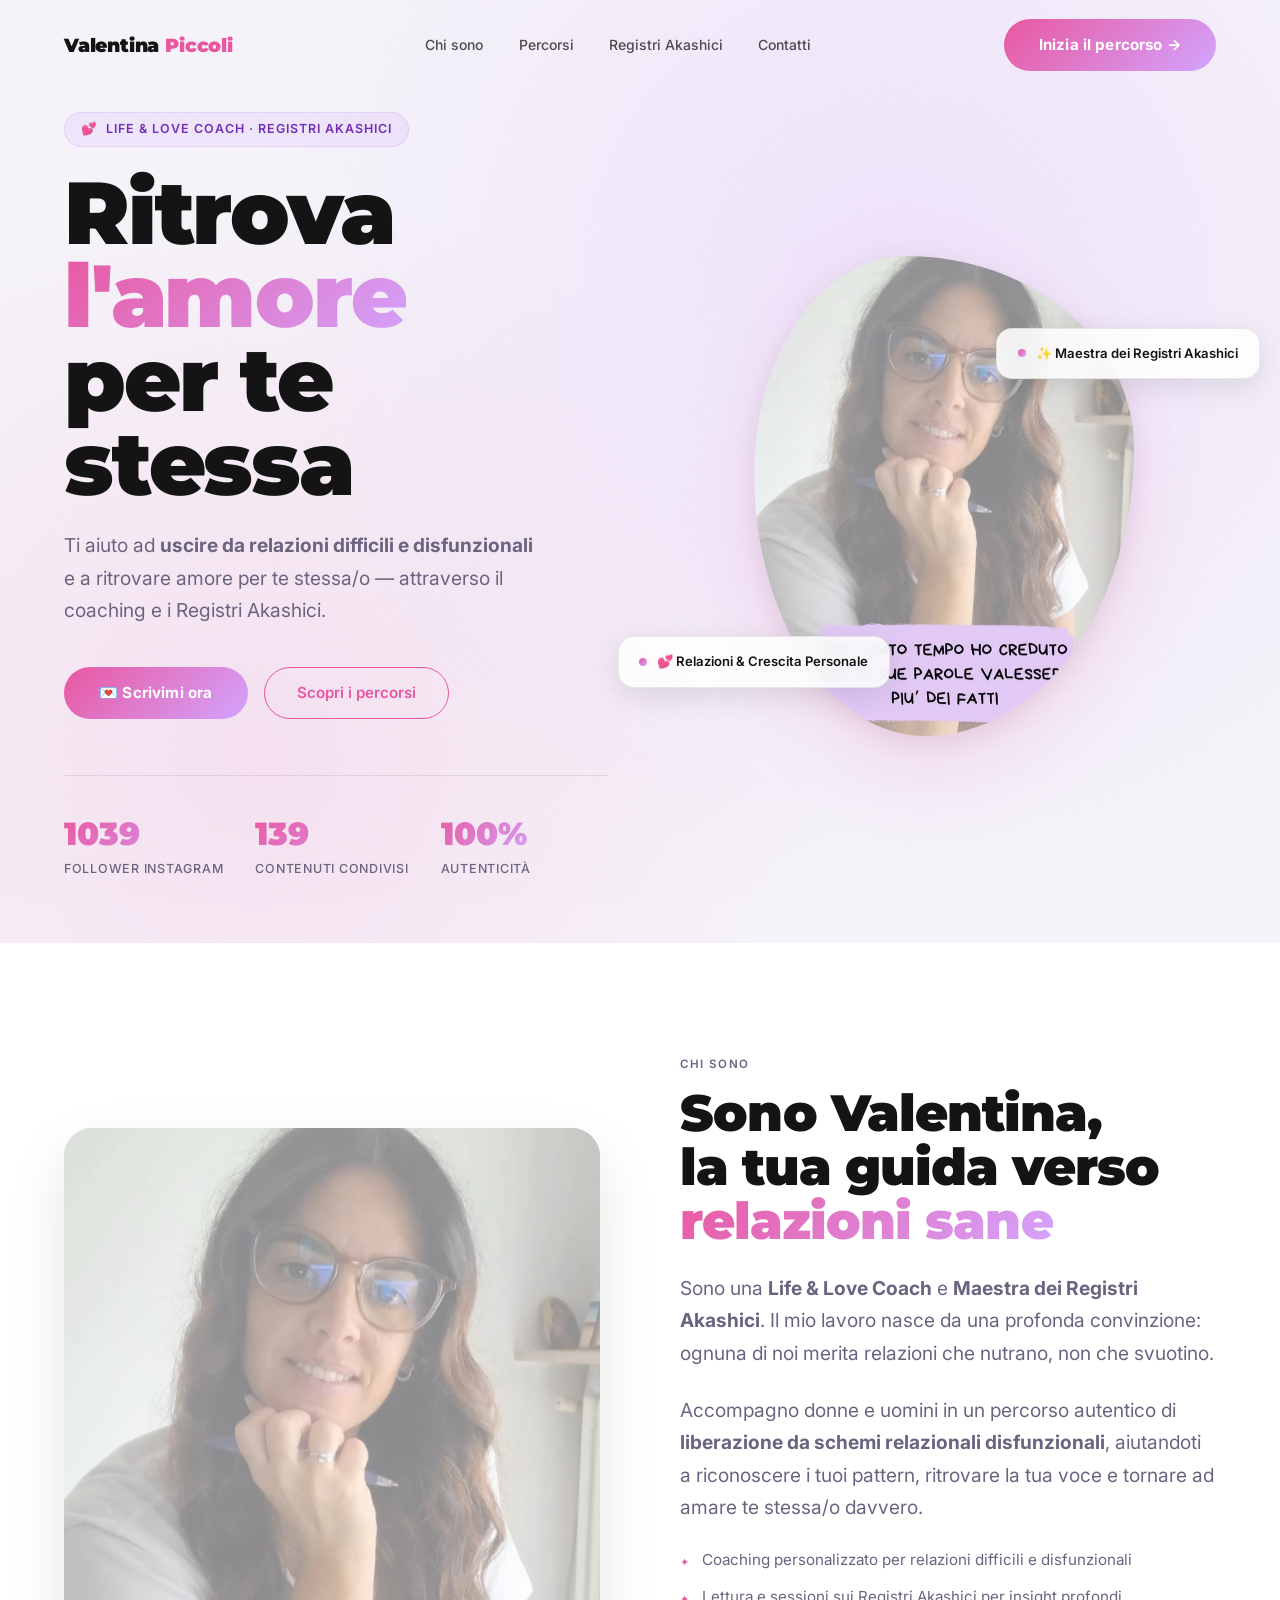
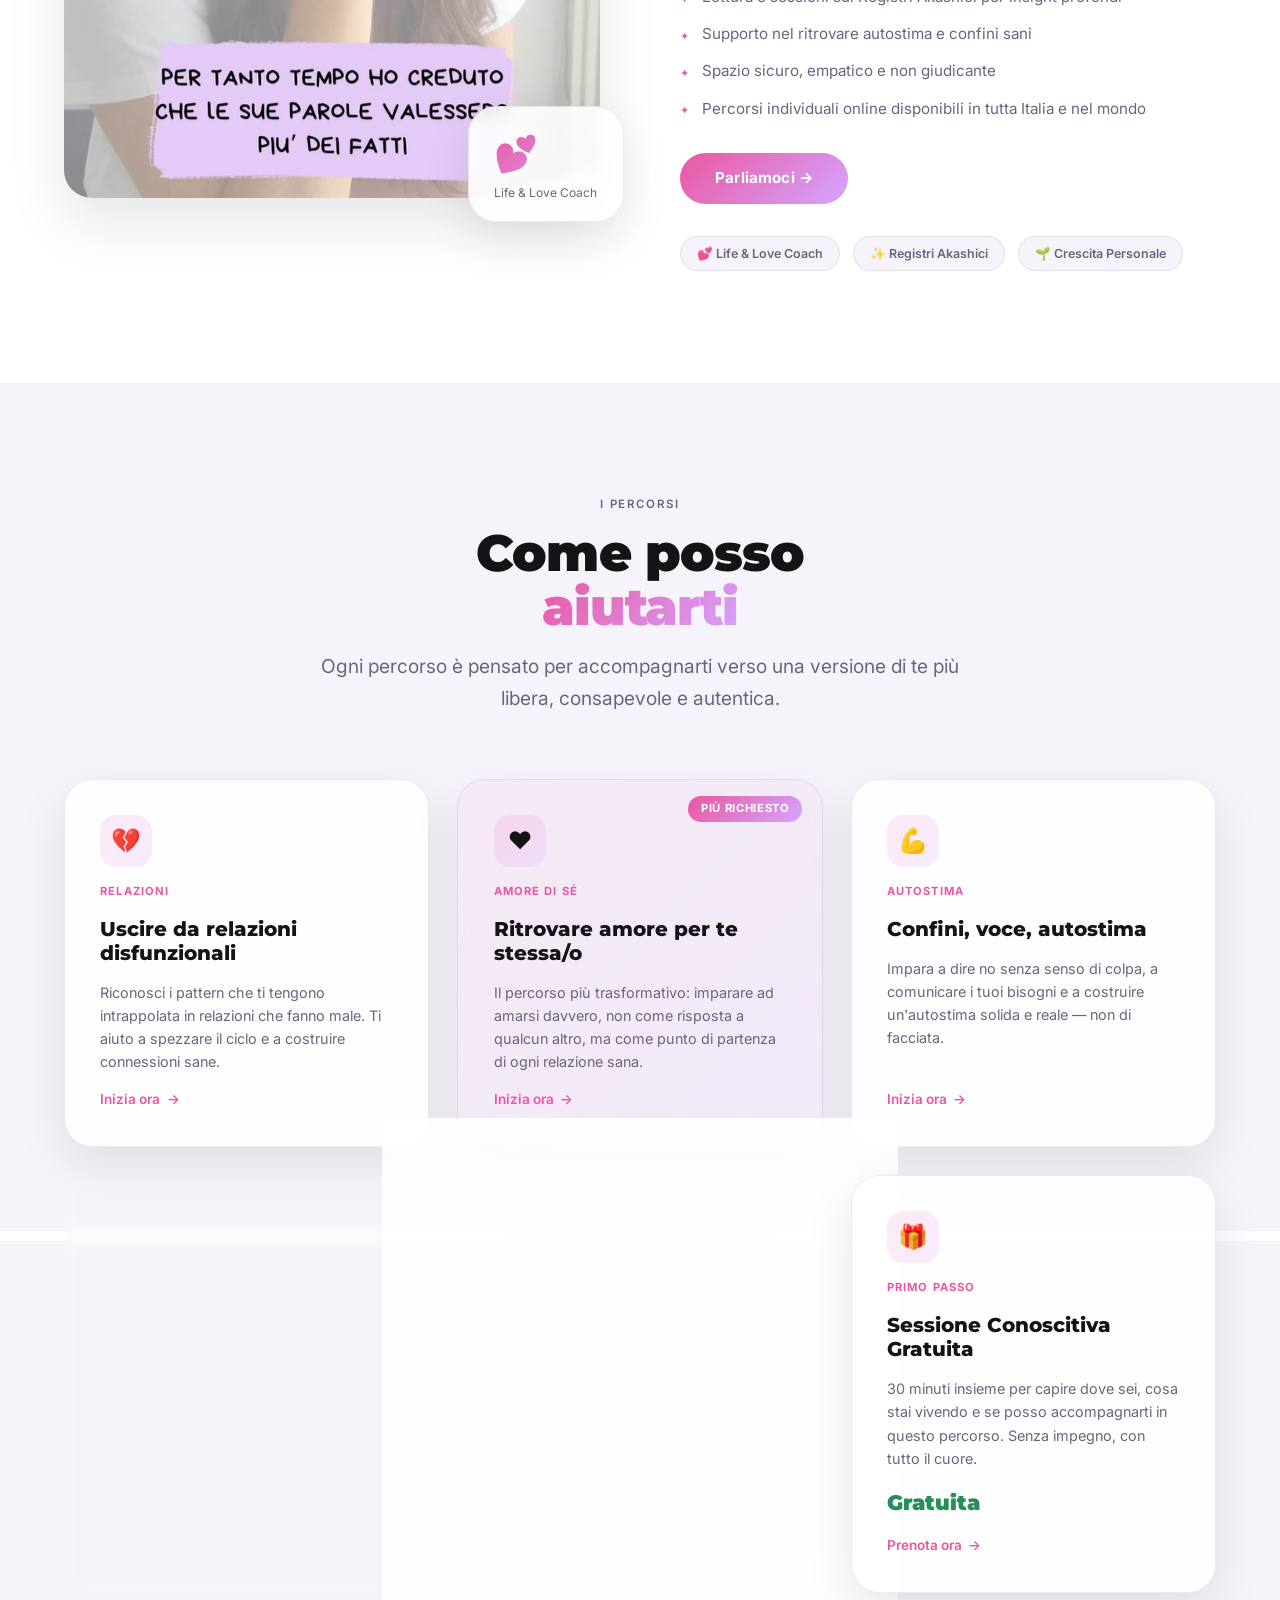
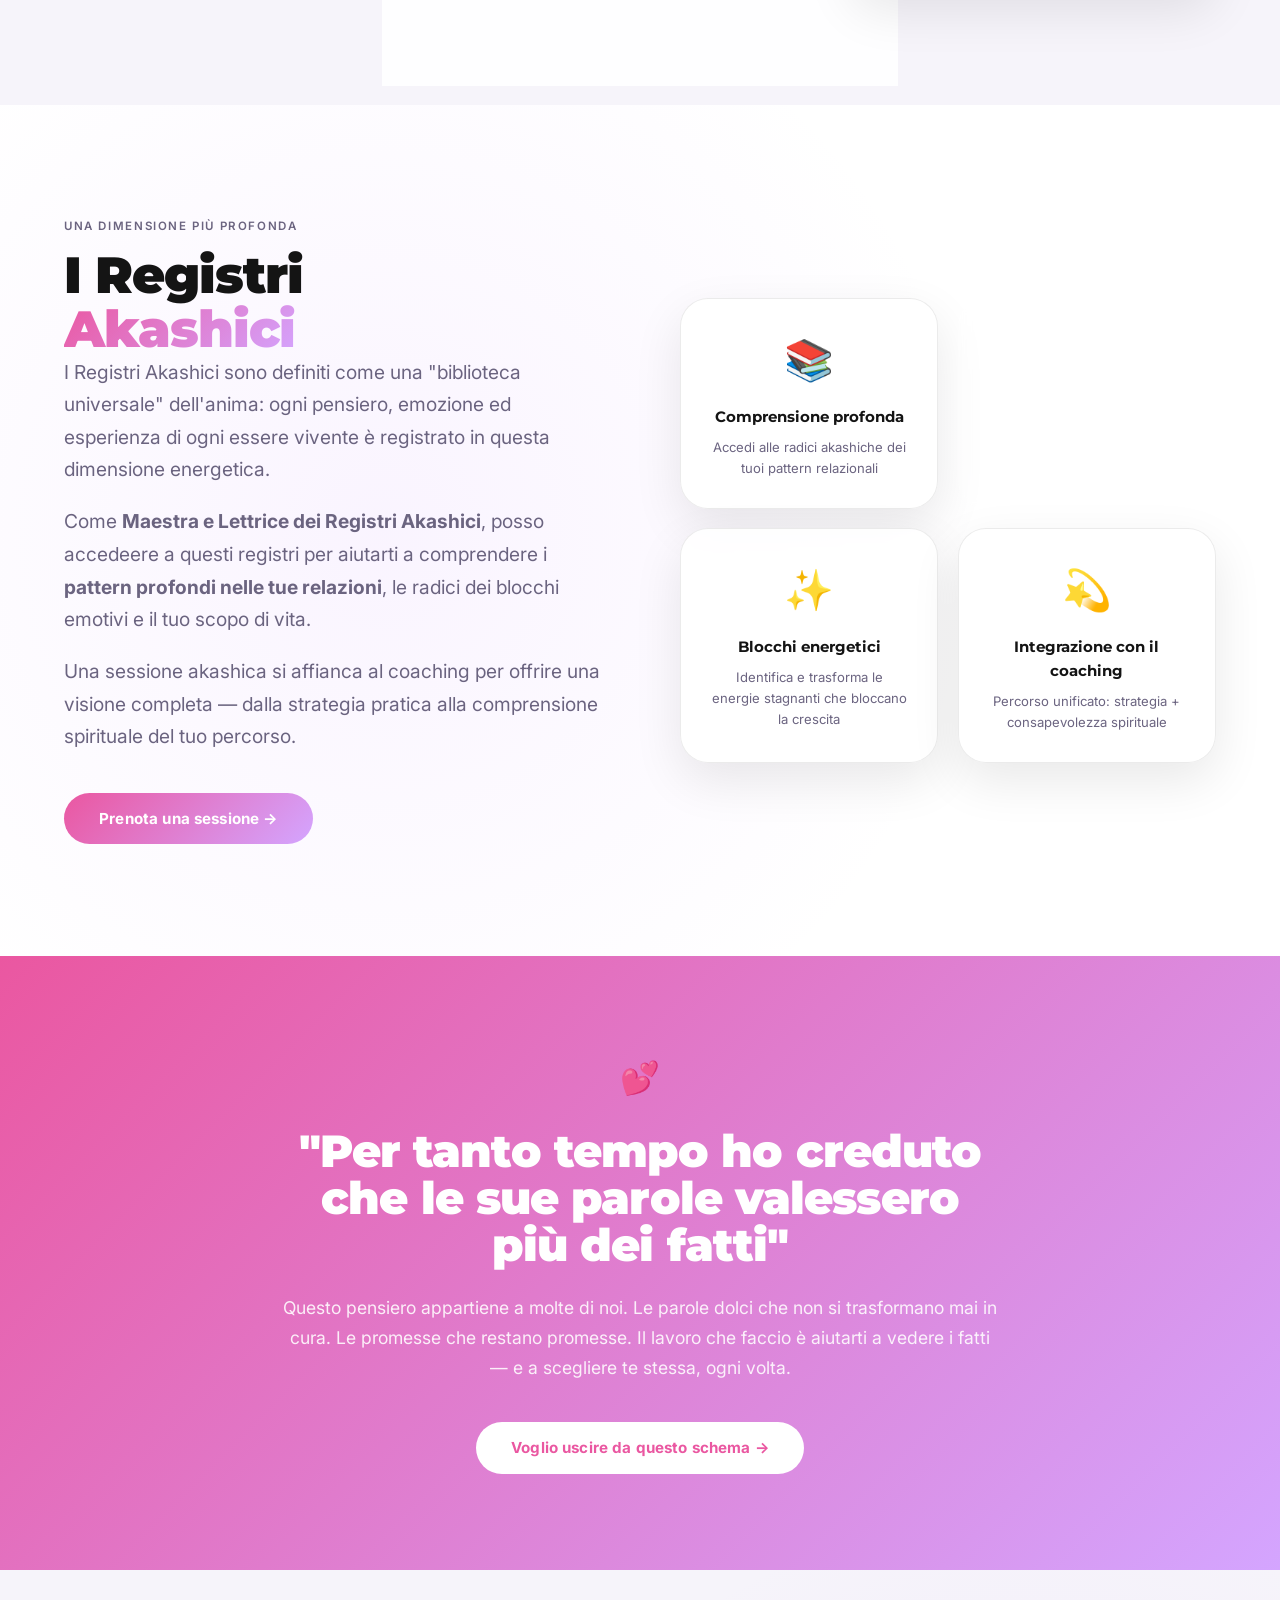
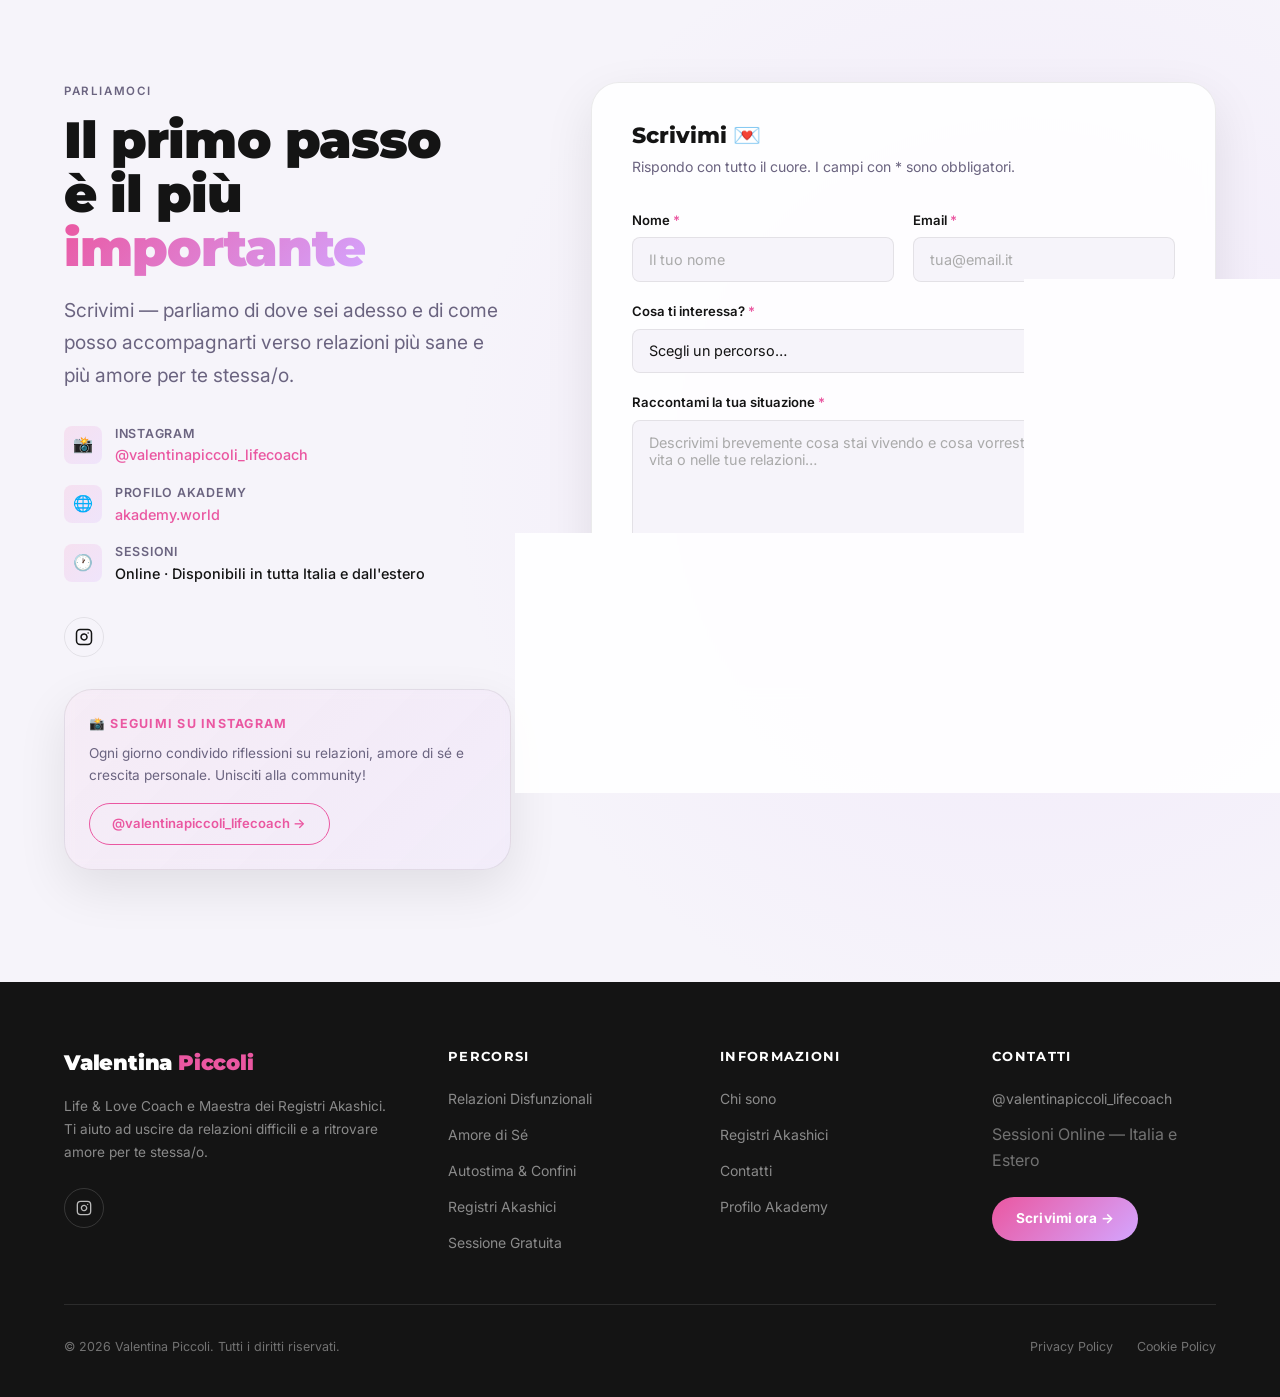
==== commit 123c696f: "Add files via upload" ====
--- a/index.html
+++ b/index.html
@@ -1,668 +1,668 @@
-<!DOCTYPE html>
-<html lang="it">
-
-<head>
-  <meta charset="UTF-8" />
-  <meta name="viewport" content="width=device-width, initial-scale=1.0" />
-
-  <!-- SEO Meta Tags -->
-  <title>Valentina Piccoli — Life & Love Coach | Registri Akashici</title>
-  <meta name="description"
-    content="Ti aiuto ad uscire da relazioni difficili e disfunzionali e a ritrovare amore per te stessa/o. Life & Love Coach certificata e Maestra dei Registri Akashici." />
-  <meta name="keywords"
-    content="Valentina Piccoli, life coach, love coach, registri akashici, relazioni disfunzionali, coach relazioni, crescita personale" />
-  <meta name="robots" content="index, follow" />
-  <link rel="canonical" href="https://emanuele79ottolini-collab.github.io/valentinapiccoli_lifecoach" />
-
-  <!-- Open Graph -->
-  <meta property="og:title" content="Valentina Piccoli — Life & Love Coach" />
-  <meta property="og:description"
-    content="Ti aiuto ad uscire da relazioni difficili e disfunzionali e a ritrovare amore per te stessa/o." />
-  <meta property="og:type" content="website" />
-  <meta property="og:url" content="https://emanuele79ottolini-collab.github.io/valentinapiccoli_lifecoach" />
-  <meta property="og:image" content="./assets/images/valentina-piccoli.png" />
-  <meta property="og:locale" content="it_IT" />
-
-  <!-- Twitter Card -->
-  <meta name="twitter:card" content="summary_large_image" />
-  <meta name="twitter:title" content="Valentina Piccoli — Life & Love Coach" />
-  <meta name="twitter:description" content="Relazioni difficili? Ti aiuto a ritrovare amore per te stessa/o." />
-
-  <!-- Schema.org -->
-  <script type="application/ld+json">
-  {
-    "@context": "https://schema.org",
-    "@type": ["Person", "LocalBusiness"],
-    "name": "Valentina Piccoli",
-    "jobTitle": "Life & Love Coach | Maestra dei Registri Akashici",
-    "description": "Ti aiuto ad uscire da relazioni difficili e disfunzionali e a ritrovare amore per te stessa/o. Maestra e Lettrice dei Registri Akashici.",
-    "url": "https://emanuele79ottolini-collab.github.io/valentinapiccoli_lifecoach",
-    "sameAs": [
-      "https://www.instagram.com/valentinapiccoli_lifecoach",
-      "https://akademy.world/consulting/valentina-piccoli/"
-    ],
-    "knowsAbout": ["Life coaching", "Love coaching", "Registri Akashici", "Relazioni", "Crescita personale"],
-    "image": "./assets/images/valentina-piccoli.png"
-  }
-  </script>
-
-  <!-- Fonts -->
-  <link rel="preconnect" href="https://fonts.googleapis.com" />
-  <link rel="preconnect" href="https://fonts.gstatic.com" crossorigin />
-  <link
-    href="https://fonts.googleapis.com/css2?family=Inter:wght@300;400;500;600;700&family=Montserrat:wght@400;500;700;800;900&display=swap"
-    rel="stylesheet" />
-
-  <!-- Styles -->
-  <link rel="stylesheet" href="./assets/styles.css" />
-</head>
-
-<body>
-
-  <!-- Grain Texture Overlay -->
-  <div class="grain-overlay" aria-hidden="true"></div>
-
-  <!-- Skip Navigation (A11Y) -->
-  <a href="#main-content" class="skip-link">Salta al contenuto principale</a>
-
-  <!-- ===================== NAVBAR ===================== -->
-  <header id="navbar" role="banner">
-    <div class="container">
-      <div class="nav-inner">
-        <a href="#hero" class="nav-logo" aria-label="Valentina Piccoli — Torna in cima">
-          Valentina <span>Piccoli</span>
-        </a>
-
-        <nav role="navigation" aria-label="Navigazione principale">
-          <ul class="nav-links" role="list">
-            <li><a href="#about" class="nav-link">Chi sono</a></li>
-            <li><a href="#services" class="nav-link">Percorsi</a></li>
-            <li><a href="#registri" class="nav-link">Registri Akashici</a></li>
-            <li><a href="#contact" class="nav-link">Contatti</a></li>
-          </ul>
-        </nav>
-
-        <div class="nav-cta">
-          <a href="#contact" class="btn-primary">Inizia il percorso →</a>
-        </div>
-
-        <button class="hamburger" id="hamburger-btn" aria-label="Apri menu" aria-expanded="false"
-          aria-controls="mobile-menu">
-          <span></span><span></span><span></span>
-        </button>
-      </div>
-    </div>
-  </header>
-
-  <!-- Mobile Menu -->
-  <div class="mobile-menu" id="mobile-menu" role="dialog" aria-label="Menu mobile" aria-modal="true">
-    <nav>
-      <ul role="list" style="display:flex;flex-direction:column;align-items:center;gap:2rem;">
-        <li><a href="#about" class="nav-link" data-mobile-link>Chi sono</a></li>
-        <li><a href="#services" class="nav-link" data-mobile-link>Percorsi</a></li>
-        <li><a href="#registri" class="nav-link" data-mobile-link>Registri Akashici</a></li>
-        <li><a href="#contact" class="nav-link" data-mobile-link>Contatti</a></li>
-      </ul>
-    </nav>
-    <a href="#contact" class="btn-primary" data-mobile-link>Inizia il percorso →</a>
-  </div>
-
-  <main id="main-content">
-
-    <!-- ===================== HERO ===================== -->
-    <section id="hero" aria-labelledby="hero-title">
-      <div class="hero-gradient" aria-hidden="true"></div>
-      <div class="container">
-        <div class="hero-inner">
-
-          <!-- Text Column -->
-          <div class="hero-text">
-            <div class="hero-badge reveal">
-              <span>💕</span> Life & Love Coach · Registri Akashici
-            </div>
-
-            <h1 class="headline-xl hero-title reveal delay-1" id="hero-title">
-              Ritrova<br />
-              <span class="text-gradient">l'amore</span><br />
-              per te stessa
-            </h1>
-
-            <p class="body-lg hero-desc reveal delay-2">
-              Ti aiuto ad <strong>uscire da relazioni difficili e disfunzionali</strong>
-              e a ritrovare amore per te stessa/o — attraverso il coaching e i Registri Akashici.
-            </p>
-
-            <div class="hero-cta reveal delay-3">
-              <a href="#contact" class="btn-primary">
-                💌 Scrivimi ora
-              </a>
-              <a href="#services" class="btn-outline">
-                Scopri i percorsi
-              </a>
-            </div>
-
-            <div class="hero-stats reveal delay-4">
-              <div>
-                <div class="stat-num">1039</div>
-                <div class="stat-label">Follower Instagram</div>
-              </div>
-              <div>
-                <div class="stat-num">139</div>
-                <div class="stat-label">Contenuti condivisi</div>
-              </div>
-              <div>
-                <div class="stat-num">100%</div>
-                <div class="stat-label">Autenticità</div>
-              </div>
-            </div>
-          </div>
-
-          <!-- Image Column -->
-          <div class="hero-image-wrap reveal-right delay-2">
-            <div class="hero-img-container"
-              style="border-radius: 40% 60% 55% 45% / 45% 40% 60% 55%; overflow:hidden; animation: morph 8s ease-in-out infinite;">
-              <img src="./assets/images/valentina-piccoli.png" alt="Valentina Piccoli, Life & Love Coach" width="380"
-                height="480" loading="eager" decoding="async" style="width:100%;height:100%;object-fit:cover;" />
-            </div>
-
-            <!-- Floating Cards -->
-            <div class="hero-floating-card card-1" aria-hidden="true">
-              <span class="dot"></span>
-              💕 Relazioni & Crescita Personale
-            </div>
-            <div class="hero-floating-card card-2" aria-hidden="true">
-              <span class="dot"></span>
-              ✨ Maestra dei Registri Akashici
-            </div>
-          </div>
-
-        </div>
-      </div>
-    </section>
-
-    <!-- ===================== ABOUT ===================== -->
-    <section id="about" aria-labelledby="about-title">
-      <div class="container">
-        <div class="about-inner">
-
-          <!-- Image Column -->
-          <div class="about-image-wrap reveal-left">
-            <div class="about-img-container">
-              <img src="./assets/images/valentina-piccoli.png" alt="Valentina Piccoli — Life & Love Coach sorridente"
-                width="420" height="525" loading="lazy" decoding="async"
-                style="width:100%;height:100%;object-fit:cover;" />
-            </div>
-            <div class="about-badge-wrap card-soft" aria-label="Life & Love Coach">
-              <div class="about-badge-num text-gradient">💕</div>
-              <div class="about-badge-label">Life & Love Coach</div>
-            </div>
-          </div>
-
-          <!-- Text Column -->
-          <div class="about-text reveal-right">
-            <p class="caption">Chi sono</p>
-            <h2 class="headline-lg" id="about-title">
-              Sono Valentina,<br />
-              la tua guida verso<br />
-              <span class="text-gradient">relazioni sane</span>
-            </h2>
-
-            <p class="body-lg">
-              Sono una <strong>Life & Love Coach</strong> e <strong>Maestra dei Registri Akashici</strong>.
-              Il mio lavoro nasce da una profonda convinzione: ognuna di noi merita relazioni che nutrano, non che
-              svuotino.
-            </p>
-            <p class="body-lg">
-              Accompagno donne e uomini in un percorso autentico di <strong>liberazione da schemi relazionali
-                disfunzionali</strong>,
-              aiutandoti a riconoscere i tuoi pattern, ritrovare la tua voce e tornare ad amare te stessa/o davvero.
-            </p>
-
-            <ul class="about-list" aria-label="Il mio approccio">
-              <li>Coaching personalizzato per relazioni difficili e disfunzionali</li>
-              <li>Lettura e sessioni sui Registri Akashici per insight profondi</li>
-              <li>Supporto nel ritrovare autostima e confini sani</li>
-              <li>Spazio sicuro, empatico e non giudicante</li>
-              <li>Percorsi individuali online disponibili in tutta Italia e nel mondo</li>
-            </ul>
-
-            <a href="#contact" class="btn-primary">Parliamoci →</a>
-
-            <div class="cert-row" aria-label="Specializzazioni">
-              <span class="cert-badge">💕 Life & Love Coach</span>
-              <span class="cert-badge">✨ Registri Akashici</span>
-              <span class="cert-badge">🌱 Crescita Personale</span>
-            </div>
-          </div>
-
-        </div>
-      </div>
-    </section>
-
-    <!-- ===================== SERVICES ===================== -->
-    <section id="services" aria-labelledby="services-title">
-      <div class="container">
-        <div class="section-header reveal">
-          <p class="caption">I Percorsi</p>
-          <h2 class="headline-lg" id="services-title">
-            Come posso<br />
-            <span class="text-gradient">aiutarti</span>
-          </h2>
-          <p class="body-lg">Ogni percorso è pensato per accompagnarti verso una versione di te più libera, consapevole
-            e autentica.</p>
-        </div>
-
-        <div class="services-grid" role="list">
-
-          <!-- Card 1 -->
-          <article class="service-card card-soft reveal delay-1" role="listitem">
-            <div class="service-icon" aria-hidden="true">💔</div>
-            <p class="service-tag">Relazioni</p>
-            <h3 class="service-title">Uscire da relazioni disfunzionali</h3>
-            <p class="service-desc">Riconosci i pattern che ti tengono intrappolata in relazioni che fanno male. Ti
-              aiuto a spezzare il ciclo e a costruire connessioni sane.</p>
-            <a href="#contact" class="service-cta" aria-label="Contattami per il percorso su relazioni disfunzionali">
-              Inizia ora <span aria-hidden="true">→</span>
-            </a>
-          </article>
-
-          <!-- Card 2 — Featured -->
-          <article class="service-card card-soft reveal delay-2" role="listitem"
-            style="background: linear-gradient(135deg, rgba(244,114,182,0.08), rgba(212,165,255,0.12)); border-color: rgba(212,165,255,0.3); position: relative; overflow: hidden;">
-            <div
-              style="position:absolute;top:1rem;right:1.2rem;padding:0.25rem 0.8rem;border-radius:9999px;background:linear-gradient(135deg,var(--primary),var(--accent));color:#fff;font-size:0.7rem;font-weight:700;letter-spacing:0.06em;">
-              PIÙ RICHIESTO
-            </div>
-            <div class="service-icon" aria-hidden="true">❤️</div>
-            <p class="service-tag">Amore di sé</p>
-            <h3 class="service-title">Ritrovare amore per te stessa/o</h3>
-            <p class="service-desc">Il percorso più trasformativo: imparare ad amarsi davvero, non come risposta a
-              qualcun altro, ma come punto di partenza di ogni relazione sana.</p>
-            <a href="#contact" class="service-cta" aria-label="Contattami per il percorso amore di sé">
-              Inizia ora <span aria-hidden="true">→</span>
-            </a>
-          </article>
-
-          <!-- Card 3 -->
-          <article class="service-card card-soft reveal delay-3" role="listitem">
-            <div class="service-icon" aria-hidden="true">💪</div>
-            <p class="service-tag">Autostima</p>
-            <h3 class="service-title">Confini, voce, autostima</h3>
-            <p class="service-desc">Impara a dire no senza senso di colpa, a comunicare i tuoi bisogni e a costruire
-              un'autostima solida e reale — non di facciata.</p>
-            <a href="#contact" class="service-cta" aria-label="Contattami per il percorso autostima">
-              Inizia ora <span aria-hidden="true">→</span>
-            </a>
-          </article>
-
-          <!-- Card 4 — Registri -->
-          <article class="service-card card-soft reveal delay-1" role="listitem"
-            style="background: linear-gradient(135deg, rgba(212,165,255,0.1), rgba(244,114,182,0.06)); border-color: rgba(212,165,255,0.25);">
-            <div class="service-icon" aria-hidden="true">✨</div>
-            <p class="service-tag">Spirituale</p>
-            <h3 class="service-title">Lettura Registri Akashici</h3>
-            <p class="service-desc">Accedi alle informazioni della tua anima per comprendere i pattern profondi nelle
-              relazioni, il tuo scopo di vita e i blocchi energetici da sciogliere.</p>
-            <a href="#registri" class="service-cta" aria-label="Scopri di più sui Registri Akashici">
-              Scopri di più <span aria-hidden="true">→</span>
-            </a>
-          </article>
-
-          <!-- Card 5 -->
-          <article class="service-card card-soft reveal delay-2" role="listitem">
-            <div class="service-icon" aria-hidden="true">🔄</div>
-            <p class="service-tag">Pattern</p>
-            <h3 class="service-title">Spezzare schemi ripetitivi</h3>
-            <p class="service-desc">Perché finisci sempre nelle stesse situazioni? Scopriamo insieme le credenze
-              radicate che guidano le tue scelte e come trasformarle.</p>
-            <a href="#contact" class="service-cta" aria-label="Contattami per lavorare sui pattern ripetitivi">
-              Inizia ora <span aria-hidden="true">→</span>
-            </a>
-          </article>
-
-          <!-- Card 6 -->
-          <article class="service-card card-soft reveal delay-3" role="listitem">
-            <div class="service-icon" aria-hidden="true">🎁</div>
-            <p class="service-tag">Primo passo</p>
-            <h3 class="service-title">Sessione Conoscitiva Gratuita</h3>
-            <p class="service-desc">30 minuti insieme per capire dove sei, cosa stai vivendo e se posso accompagnarti in
-              questo percorso. Senza impegno, con tutto il cuore.</p>
-            <div style="font-family:var(--font-heading);font-size:1.3rem;font-weight:900;color:hsl(150,60%,35%);">
-              Gratuita</div>
-            <a href="#contact" class="service-cta" aria-label="Prenota la sessione conoscitiva gratuita">
-              Prenota ora <span aria-hidden="true">→</span>
-            </a>
-          </article>
-
-        </div>
-      </div>
-    </section>
-
-    <!-- ===================== REGISTRI AKASHICI ===================== -->
-    <section id="registri" style="padding: 7rem 0; background: #fff; position:relative; overflow:hidden;"
-      aria-labelledby="registri-title">
-      <div
-        style="position:absolute;inset:0;background:radial-gradient(circle at 30% 50%, rgba(212,165,255,0.12) 0%, transparent 60%);pointer-events:none;"
-        aria-hidden="true"></div>
-      <div class="container">
-        <div style="display:grid;grid-template-columns:1fr 1fr;gap:5rem;align-items:center;">
-
-          <div class="reveal-left">
-            <p class="caption" style="margin-bottom:0.8rem;">Una dimensione più profonda</p>
-            <h2 class="headline-lg" id="registri-title">
-              I Registri<br />
-              <span class="text-gradient">Akashici</span>
-            </h2>
-            <p class="body-lg" style="margin-bottom:1.2rem;">
-              I Registri Akashici sono definiti come una "biblioteca universale" dell'anima:
-              ogni pensiero, emozione ed esperienza di ogni essere vivente è registrato in questa dimensione energetica.
-            </p>
-            <p class="body-lg" style="margin-bottom:1.2rem;">
-              Come <strong>Maestra e Lettrice dei Registri Akashici</strong>, posso accedeere a questi registri
-              per aiutarti a comprendere i <strong>pattern profondi nelle tue relazioni</strong>,
-              le radici dei blocchi emotivi e il tuo scopo di vita.
-            </p>
-            <p class="body-lg" style="margin-bottom:2.5rem;">
-              Una sessione akashica si affianca al coaching per offrire una visione completa —
-              dalla strategia pratica alla comprensione spirituale del tuo percorso.
-            </p>
-            <a href="#contact" class="btn-primary">Prenota una sessione →</a>
-          </div>
-
-          <div class="reveal-right">
-            <div style="display:grid;grid-template-columns:1fr 1fr;gap:1.2rem;">
-              <!-- Feature cards -->
-              <div class="card-soft" style="padding:1.8rem;text-align:center;">
-                <div style="font-size:2.5rem;margin-bottom:0.8rem;">📚</div>
-                <div style="font-family:var(--font-heading);font-weight:700;font-size:0.95rem;margin-bottom:0.5rem;">
-                  Comprensione profonda</div>
-                <p style="font-size:0.82rem;color:var(--muted);line-height:1.6;">Accedi alle radici akashiche dei tuoi
-                  pattern relazionali</p>
-              </div>
-              <div class="card-soft" style="padding:1.8rem;text-align:center;">
-                <div style="font-size:2.5rem;margin-bottom:0.8rem;">🔮</div>
-                <div style="font-family:var(--font-heading);font-weight:700;font-size:0.95rem;margin-bottom:0.5rem;">
-                  Chiarezza sul percorso</div>
-                <p style="font-size:0.82rem;color:var(--muted);line-height:1.6;">Illumina il tuo scopo di vita e le
-                  lezioni da integrare</p>
-              </div>
-              <div class="card-soft" style="padding:1.8rem;text-align:center;">
-                <div style="font-size:2.5rem;margin-bottom:0.8rem;">✨</div>
-                <div style="font-family:var(--font-heading);font-weight:700;font-size:0.95rem;margin-bottom:0.5rem;">
-                  Blocchi energetici</div>
-                <p style="font-size:0.82rem;color:var(--muted);line-height:1.6;">Identifica e trasforma le energie
-                  stagnanti che bloccano la crescita</p>
-              </div>
-              <div class="card-soft" style="padding:1.8rem;text-align:center;">
-                <div style="font-size:2.5rem;margin-bottom:0.8rem;">💫</div>
-                <div style="font-family:var(--font-heading);font-weight:700;font-size:0.95rem;margin-bottom:0.5rem;">
-                  Integrazione con il coaching</div>
-                <p style="font-size:0.82rem;color:var(--muted);line-height:1.6;">Percorso unificato: strategia +
-                  consapevolezza spirituale</p>
-              </div>
-            </div>
-          </div>
-
-        </div>
-      </div>
-    </section>
-
-    <!-- ===================== MANIFESTO ===================== -->
-    <section style="padding: 6rem 0; background: linear-gradient(135deg, var(--primary), var(--accent));"
-      aria-labelledby="manifesto-title">
-      <div class="container">
-        <div style="max-width:720px;margin:0 auto;text-align:center;">
-          <div style="font-size:2rem;margin-bottom:1.5rem;">💕</div>
-          <h2 class="headline-lg" id="manifesto-title"
-            style="color:#fff;margin-bottom:1.5rem;font-size:clamp(1.8rem,3.5vw,3rem);">
-            "Per tanto tempo ho creduto che le sue parole valessero più dei fatti"
-          </h2>
-          <p style="font-size:1.1rem;color:rgba(255,255,255,0.88);line-height:1.7;margin-bottom:2.5rem;">
-            Questo pensiero appartiene a molte di noi. Le parole dolci che non si trasformano mai in cura.
-            Le promesse che restano promesse. Il lavoro che faccio è aiutarti a vedere i fatti —
-            e a scegliere te stessa, ogni volta.
-          </p>
-          <a href="#contact" class="btn-primary" style="background:#fff;color:var(--primary);">
-            Voglio uscire da questo schema →
-          </a>
-        </div>
-      </div>
-    </section>
-
-    <!-- ===================== CONTACT ===================== -->
-    <section id="contact" aria-labelledby="contact-title">
-      <div class="contact-bg" aria-hidden="true"></div>
-      <div class="container">
-        <div class="contact-inner">
-
-          <!-- Info Column -->
-          <div class="contact-info reveal-left">
-            <p class="caption">Parliamoci</p>
-            <h2 class="headline-lg" id="contact-title">
-              Il primo passo<br />
-              è il più<br />
-              <span class="text-gradient">importante</span>
-            </h2>
-            <p class="body-lg">Scrivimi — parliamo di dove sei adesso e di come posso accompagnarti verso relazioni più
-              sane e più amore per te stessa/o.</p>
-
-            <div class="contact-details" role="list">
-              <div class="contact-item" role="listitem">
-                <div class="contact-icon" aria-hidden="true">📸</div>
-                <div>
-                  <div
-                    style="font-size:0.78rem;color:var(--muted);font-weight:600;text-transform:uppercase;letter-spacing:0.06em;">
-                    Instagram</div>
-                  <a href="https://www.instagram.com/valentinapiccoli_lifecoach" target="_blank"
-                    rel="noopener noreferrer"
-                    style="font-weight:500;color:var(--primary);">@valentinapiccoli_lifecoach</a>
-                </div>
-              </div>
-              <div class="contact-item" role="listitem">
-                <div class="contact-icon" aria-hidden="true">🌐</div>
-                <div>
-                  <div
-                    style="font-size:0.78rem;color:var(--muted);font-weight:600;text-transform:uppercase;letter-spacing:0.06em;">
-                    Profilo Akademy</div>
-                  <a href="https://akademy.world/consulting/valentina-piccoli/" target="_blank"
-                    rel="noopener noreferrer" style="font-weight:500;color:var(--primary);">akademy.world</a>
-                </div>
-              </div>
-              <div class="contact-item" role="listitem">
-                <div class="contact-icon" aria-hidden="true">🕐</div>
-                <div>
-                  <div
-                    style="font-size:0.78rem;color:var(--muted);font-weight:600;text-transform:uppercase;letter-spacing:0.06em;">
-                    Sessioni</div>
-                  <div style="font-weight:500;">Online · Disponibili in tutta Italia e dall'estero</div>
-                </div>
-              </div>
-            </div>
-
-            <div class="contact-social" role="list" aria-label="Social media">
-              <a href="https://www.instagram.com/valentinapiccoli_lifecoach" target="_blank" rel="noopener noreferrer"
-                class="social-btn" role="listitem" aria-label="Seguimi su Instagram">
-                <svg width="18" height="18" viewBox="0 0 24 24" fill="none" stroke="currentColor" stroke-width="2"
-                  stroke-linecap="round" stroke-linejoin="round" aria-hidden="true">
-                  <rect x="2" y="2" width="20" height="20" rx="5" />
-                  <path d="M16 11.37A4 4 0 1 1 12.63 8 4 4 0 0 1 16 11.37z" />
-                  <line x1="17.5" y1="6.5" x2="17.51" y2="6.5" />
-                </svg>
-              </a>
-            </div>
-
-            <!-- Instagram CTA Box -->
-            <div class="card-soft"
-              style="padding:1.5rem;margin-top:2rem;background:linear-gradient(135deg,rgba(244,114,182,0.06),rgba(212,165,255,0.09));">
-              <div
-                style="font-size:0.78rem;font-weight:700;text-transform:uppercase;letter-spacing:0.1em;color:var(--primary);margin-bottom:0.6rem;">
-                📸 Seguimi su Instagram</div>
-              <p style="font-size:0.85rem;color:var(--muted);line-height:1.6;margin-bottom:1rem;">Ogni giorno condivido
-                riflessioni su relazioni, amore di sé e crescita personale. Unisciti alla community!</p>
-              <a href="https://www.instagram.com/valentinapiccoli_lifecoach" target="_blank" rel="noopener noreferrer"
-                class="btn-outline" style="font-size:0.82rem;padding:0.6rem 1.4rem;">
-                @valentinapiccoli_lifecoach →
-              </a>
-            </div>
-          </div>
-
-          <!-- Form Column -->
-          <div class="contact-form-wrap card-soft reveal-right">
-            <form id="contact-form" novalidate aria-label="Modulo di contatto con Valentina Piccoli">
-              <h3 class="form-title">Scrivimi 💌</h3>
-              <p class="form-subtitle">Rispondo con tutto il cuore. I campi con * sono obbligatori.</p>
-
-              <div class="form-grid">
-                <div class="form-group">
-                  <label class="form-label" for="f-name">Nome <span class="req" aria-hidden="true">*</span></label>
-                  <input class="form-input" type="text" id="f-name" name="name" autocomplete="given-name" required
-                    aria-required="true" placeholder="Il tuo nome" aria-describedby="f-name-error" />
-                  <span class="form-error" id="f-name-error" role="alert" aria-live="polite"></span>
-                </div>
-
-                <div class="form-group">
-                  <label class="form-label" for="f-email">Email <span class="req" aria-hidden="true">*</span></label>
-                  <input class="form-input" type="email" id="f-email" name="email" autocomplete="email" required
-                    aria-required="true" placeholder="tua@email.it" aria-describedby="f-email-error" />
-                  <span class="form-error" id="f-email-error" role="alert" aria-live="polite"></span>
-                </div>
-
-                <div class="form-group full">
-                  <label class="form-label" for="f-service">Cosa ti interessa? <span class="req"
-                      aria-hidden="true">*</span></label>
-                  <select class="form-select" id="f-service" name="service" required aria-required="true"
-                    aria-describedby="f-service-error">
-                    <option value="" disabled selected>Scegli un percorso…</option>
-                    <option value="relazioni">Uscire da relazioni disfunzionali</option>
-                    <option value="amore-se">Ritrovare amore per me stessa/o</option>
-                    <option value="autostima">Confini, voce, autostima</option>
-                    <option value="akashici">Lettura Registri Akashici</option>
-                    <option value="pattern">Spezzare schemi ripetitivi</option>
-                    <option value="conoscitiva">Sessione conoscitiva gratuita</option>
-                  </select>
-                  <span class="form-error" id="f-service-error" role="alert" aria-live="polite"></span>
-                </div>
-
-                <div class="form-group full">
-                  <label class="form-label" for="f-message">Raccontami la tua situazione <span class="req"
-                      aria-hidden="true">*</span></label>
-                  <textarea class="form-textarea" id="f-message" name="message" required aria-required="true"
-                    placeholder="Descrivimi brevemente cosa stai vivendo e cosa vorresti cambiare nella tua vita o nelle tue relazioni…"
-                    aria-describedby="f-message-error"></textarea>
-                  <span class="form-error" id="f-message-error" role="alert" aria-live="polite"></span>
-                </div>
-
-                <div class="form-group full">
-                  <label class="form-check">
-                    <input type="checkbox" id="f-privacy" name="privacy" required aria-required="true"
-                      aria-describedby="f-privacy-error" />
-                    Ho letto e acconsento alla <a href="#"
-                      style="color:var(--primary);text-decoration:underline;">Privacy Policy</a> per il trattamento dei
-                    dati personali (GDPR).<span class="req" aria-hidden="true"> *</span>
-                  </label>
-                  <span class="form-error" id="f-privacy-error" role="alert" aria-live="polite"></span>
-                </div>
-              </div>
-
-              <button type="submit" class="btn-primary form-submit">
-                Invia il messaggio →
-              </button>
-            </form>
-
-            <!-- Success State -->
-            <div class="form-success" id="form-success" role="status" aria-live="polite">
-              <div class="icon">💕</div>
-              <h3>Messaggio inviato!</h3>
-              <p>Grazie per aver fatto questo passo. Valentina ti risponderà presto per organizzare la vostra prima
-                chiamata.</p>
-              <br />
-              <a href="https://www.instagram.com/valentinapiccoli_lifecoach" target="_blank" rel="noopener noreferrer"
-                class="btn-outline" style="margin-top:1rem;">Seguimi su Instagram →</a>
-            </div>
-          </div>
-
-        </div>
-      </div>
-    </section>
-
-  </main>
-
-  <!-- ===================== FOOTER ===================== -->
-  <footer id="footer" role="contentinfo">
-    <div class="container">
-      <div class="footer-top">
-
-        <div class="footer-brand">
-          <div class="nav-logo">Valentina <span>Piccoli</span></div>
-          <p class="footer-desc">
-            Life & Love Coach e Maestra dei Registri Akashici. Ti aiuto ad uscire da relazioni difficili e a ritrovare
-            amore per te stessa/o.
-          </p>
-          <div style="display:flex;gap:0.8rem;margin-top:1rem;">
-            <a href="https://www.instagram.com/valentinapiccoli_lifecoach" target="_blank" rel="noopener noreferrer"
-              class="social-btn" aria-label="Instagram di Valentina Piccoli"
-              style="border-color:rgba(255,255,255,0.15);color:rgba(255,255,255,0.7);">
-              <svg width="16" height="16" viewBox="0 0 24 24" fill="none" stroke="currentColor" stroke-width="2"
-                stroke-linecap="round" stroke-linejoin="round" aria-hidden="true">
-                <rect x="2" y="2" width="20" height="20" rx="5" />
-                <path d="M16 11.37A4 4 0 1 1 12.63 8 4 4 0 0 1 16 11.37z" />
-                <line x1="17.5" y1="6.5" x2="17.51" y2="6.5" />
-              </svg>
-            </a>
-          </div>
-        </div>
-
-        <div>
-          <div class="footer-col-title">Percorsi</div>
-          <ul class="footer-links">
-            <li><a href="#services">Relazioni Disfunzionali</a></li>
-            <li><a href="#services">Amore di Sé</a></li>
-            <li><a href="#services">Autostima & Confini</a></li>
-            <li><a href="#registri">Registri Akashici</a></li>
-            <li><a href="#services">Sessione Gratuita</a></li>
-          </ul>
-        </div>
-
-        <div>
-          <div class="footer-col-title">Informazioni</div>
-          <ul class="footer-links">
-            <li><a href="#about">Chi sono</a></li>
-            <li><a href="#registri">Registri Akashici</a></li>
-            <li><a href="#contact">Contatti</a></li>
-            <li><a href="https://akademy.world/consulting/valentina-piccoli/" target="_blank"
-                rel="noopener noreferrer">Profilo Akademy</a></li>
-          </ul>
-        </div>
-
-        <div>
-          <div class="footer-col-title">Contatti</div>
-          <ul class="footer-links">
-            <li><a href="https://www.instagram.com/valentinapiccoli_lifecoach" target="_blank"
-                rel="noopener noreferrer">@valentinapiccoli_lifecoach</a></li>
-            <li><span style="color:rgba(255,255,255,0.4);">Sessioni Online — Italia e Estero</span></li>
-          </ul>
-          <div style="margin-top:1.5rem;">
-            <a href="#contact" class="btn-primary" style="font-size:0.85rem;padding:0.7rem 1.5rem;">
-              Scrivimi ora →
-            </a>
-          </div>
-        </div>
-
-      </div>
-
-      <div class="footer-bottom">
-        <div>© <span id="footer-year">2026</span> Valentina Piccoli. Tutti i diritti riservati.</div>
-        <div class="footer-legal">
-          <a href="#">Privacy Policy</a>
-          <a href="#">Cookie Policy</a>
-        </div>
-      </div>
-
-    </div>
-  </footer>
-
-  <!-- JavaScript -->
-  <script src="./assets/app.js" defer></script>
-</body>
-
-</html>
+<!DOCTYPE html>
+<html lang="it">
+
+<head>
+  <meta charset="UTF-8" />
+  <meta name="viewport" content="width=device-width, initial-scale=1.0" />
+
+  <!-- SEO Meta Tags -->
+  <title>Valentina Piccoli — Life & Love Coach | Registri Akashici</title>
+  <meta name="description"
+    content="Ti aiuto ad uscire da relazioni difficili e disfunzionali e a ritrovare amore per te stessa/o. Life & Love Coach certificata e Maestra dei Registri Akashici." />
+  <meta name="keywords"
+    content="Valentina Piccoli, life coach, love coach, registri akashici, relazioni disfunzionali, coach relazioni, crescita personale" />
+  <meta name="robots" content="index, follow" />
+  <link rel="canonical" href="https://valentinapiccoli-lifecoach.github.io" />
+
+  <!-- Open Graph -->
+  <meta property="og:title" content="Valentina Piccoli — Life & Love Coach" />
+  <meta property="og:description"
+    content="Ti aiuto ad uscire da relazioni difficili e disfunzionali e a ritrovare amore per te stessa/o." />
+  <meta property="og:type" content="website" />
+  <meta property="og:url" content="https://valentinapiccoli-lifecoach.github.io" />
+  <meta property="og:image" content="./assets/images/valentina-piccoli.png" />
+  <meta property="og:locale" content="it_IT" />
+
+  <!-- Twitter Card -->
+  <meta name="twitter:card" content="summary_large_image" />
+  <meta name="twitter:title" content="Valentina Piccoli — Life & Love Coach" />
+  <meta name="twitter:description" content="Relazioni difficili? Ti aiuto a ritrovare amore per te stessa/o." />
+
+  <!-- Schema.org -->
+  <script type="application/ld+json">
+  {
+    "@context": "https://schema.org",
+    "@type": ["Person", "LocalBusiness"],
+    "name": "Valentina Piccoli",
+    "jobTitle": "Life & Love Coach | Maestra dei Registri Akashici",
+    "description": "Ti aiuto ad uscire da relazioni difficili e disfunzionali e a ritrovare amore per te stessa/o. Maestra e Lettrice dei Registri Akashici.",
+    "url": "https://valentinapiccoli-lifecoach.github.io",
+    "sameAs": [
+      "https://www.instagram.com/valentinapiccoli_lifecoach",
+      "https://akademy.world/consulting/valentina-piccoli/"
+    ],
+    "knowsAbout": ["Life coaching", "Love coaching", "Registri Akashici", "Relazioni", "Crescita personale"],
+    "image": "./assets/images/valentina-piccoli.png"
+  }
+  </script>
+
+  <!-- Fonts -->
+  <link rel="preconnect" href="https://fonts.googleapis.com" />
+  <link rel="preconnect" href="https://fonts.gstatic.com" crossorigin />
+  <link
+    href="https://fonts.googleapis.com/css2?family=Inter:wght@300;400;500;600;700&family=Montserrat:wght@400;500;700;800;900&display=swap"
+    rel="stylesheet" />
+
+  <!-- Styles -->
+  <link rel="stylesheet" href="./assets/styles.css" />
+</head>
+
+<body>
+
+  <!-- Grain Texture Overlay -->
+  <div class="grain-overlay" aria-hidden="true"></div>
+
+  <!-- Skip Navigation (A11Y) -->
+  <a href="#main-content" class="skip-link">Salta al contenuto principale</a>
+
+  <!-- ===================== NAVBAR ===================== -->
+  <header id="navbar" role="banner">
+    <div class="container">
+      <div class="nav-inner">
+        <a href="#hero" class="nav-logo" aria-label="Valentina Piccoli — Torna in cima">
+          Valentina <span>Piccoli</span>
+        </a>
+
+        <nav role="navigation" aria-label="Navigazione principale">
+          <ul class="nav-links" role="list">
+            <li><a href="#about" class="nav-link">Chi sono</a></li>
+            <li><a href="#services" class="nav-link">Percorsi</a></li>
+            <li><a href="#registri" class="nav-link">Registri Akashici</a></li>
+            <li><a href="#contact" class="nav-link">Contatti</a></li>
+          </ul>
+        </nav>
+
+        <div class="nav-cta">
+          <a href="#contact" class="btn-primary">Inizia il percorso →</a>
+        </div>
+
+        <button class="hamburger" id="hamburger-btn" aria-label="Apri menu" aria-expanded="false"
+          aria-controls="mobile-menu">
+          <span></span><span></span><span></span>
+        </button>
+      </div>
+    </div>
+  </header>
+
+  <!-- Mobile Menu -->
+  <div class="mobile-menu" id="mobile-menu" role="dialog" aria-label="Menu mobile" aria-modal="true">
+    <nav>
+      <ul role="list" style="display:flex;flex-direction:column;align-items:center;gap:2rem;">
+        <li><a href="#about" class="nav-link" data-mobile-link>Chi sono</a></li>
+        <li><a href="#services" class="nav-link" data-mobile-link>Percorsi</a></li>
+        <li><a href="#registri" class="nav-link" data-mobile-link>Registri Akashici</a></li>
+        <li><a href="#contact" class="nav-link" data-mobile-link>Contatti</a></li>
+      </ul>
+    </nav>
+    <a href="#contact" class="btn-primary" data-mobile-link>Inizia il percorso →</a>
+  </div>
+
+  <main id="main-content">
+
+    <!-- ===================== HERO ===================== -->
+    <section id="hero" aria-labelledby="hero-title">
+      <div class="hero-gradient" aria-hidden="true"></div>
+      <div class="container">
+        <div class="hero-inner">
+
+          <!-- Text Column -->
+          <div class="hero-text">
+            <div class="hero-badge reveal">
+              <span>💕</span> Life & Love Coach · Registri Akashici
+            </div>
+
+            <h1 class="headline-xl hero-title reveal delay-1" id="hero-title">
+              Ritrova<br />
+              <span class="text-gradient">l'amore</span><br />
+              per te stessa
+            </h1>
+
+            <p class="body-lg hero-desc reveal delay-2">
+              Ti aiuto ad <strong>uscire da relazioni difficili e disfunzionali</strong>
+              e a ritrovare amore per te stessa/o — attraverso il coaching e i Registri Akashici.
+            </p>
+
+            <div class="hero-cta reveal delay-3">
+              <a href="#contact" class="btn-primary">
+                💌 Scrivimi ora
+              </a>
+              <a href="#services" class="btn-outline">
+                Scopri i percorsi
+              </a>
+            </div>
+
+            <div class="hero-stats reveal delay-4">
+              <div>
+                <div class="stat-num">1039</div>
+                <div class="stat-label">Follower Instagram</div>
+              </div>
+              <div>
+                <div class="stat-num">139</div>
+                <div class="stat-label">Contenuti condivisi</div>
+              </div>
+              <div>
+                <div class="stat-num">100%</div>
+                <div class="stat-label">Autenticità</div>
+              </div>
+            </div>
+          </div>
+
+          <!-- Image Column -->
+          <div class="hero-image-wrap reveal-right delay-2">
+            <div class="hero-img-container"
+              style="border-radius: 40% 60% 55% 45% / 45% 40% 60% 55%; overflow:hidden; animation: morph 8s ease-in-out infinite;">
+              <img src="./assets/images/valentina-piccoli.png" alt="Valentina Piccoli, Life & Love Coach" width="380"
+                height="480" loading="eager" decoding="async" style="width:100%;height:100%;object-fit:cover;" />
+            </div>
+
+            <!-- Floating Cards -->
+            <div class="hero-floating-card card-1" aria-hidden="true">
+              <span class="dot"></span>
+              💕 Relazioni & Crescita Personale
+            </div>
+            <div class="hero-floating-card card-2" aria-hidden="true">
+              <span class="dot"></span>
+              ✨ Maestra dei Registri Akashici
+            </div>
+          </div>
+
+        </div>
+      </div>
+    </section>
+
+    <!-- ===================== ABOUT ===================== -->
+    <section id="about" aria-labelledby="about-title">
+      <div class="container">
+        <div class="about-inner">
+
+          <!-- Image Column -->
+          <div class="about-image-wrap reveal-left">
+            <div class="about-img-container">
+              <img src="./assets/images/valentina-piccoli.png" alt="Valentina Piccoli — Life & Love Coach sorridente"
+                width="420" height="525" loading="lazy" decoding="async"
+                style="width:100%;height:100%;object-fit:cover;" />
+            </div>
+            <div class="about-badge-wrap card-soft" aria-label="Life & Love Coach">
+              <div class="about-badge-num text-gradient">💕</div>
+              <div class="about-badge-label">Life & Love Coach</div>
+            </div>
+          </div>
+
+          <!-- Text Column -->
+          <div class="about-text reveal-right">
+            <p class="caption">Chi sono</p>
+            <h2 class="headline-lg" id="about-title">
+              Sono Valentina,<br />
+              la tua guida verso<br />
+              <span class="text-gradient">relazioni sane</span>
+            </h2>
+
+            <p class="body-lg">
+              Sono una <strong>Life & Love Coach</strong> e <strong>Maestra dei Registri Akashici</strong>.
+              Il mio lavoro nasce da una profonda convinzione: ognuna di noi merita relazioni che nutrano, non che
+              svuotino.
+            </p>
+            <p class="body-lg">
+              Accompagno donne e uomini in un percorso autentico di <strong>liberazione da schemi relazionali
+                disfunzionali</strong>,
+              aiutandoti a riconoscere i tuoi pattern, ritrovare la tua voce e tornare ad amare te stessa/o davvero.
+            </p>
+
+            <ul class="about-list" aria-label="Il mio approccio">
+              <li>Coaching personalizzato per relazioni difficili e disfunzionali</li>
+              <li>Lettura e sessioni sui Registri Akashici per insight profondi</li>
+              <li>Supporto nel ritrovare autostima e confini sani</li>
+              <li>Spazio sicuro, empatico e non giudicante</li>
+              <li>Percorsi individuali online disponibili in tutta Italia e nel mondo</li>
+            </ul>
+
+            <a href="#contact" class="btn-primary">Parliamoci →</a>
+
+            <div class="cert-row" aria-label="Specializzazioni">
+              <span class="cert-badge">💕 Life & Love Coach</span>
+              <span class="cert-badge">✨ Registri Akashici</span>
+              <span class="cert-badge">🌱 Crescita Personale</span>
+            </div>
+          </div>
+
+        </div>
+      </div>
+    </section>
+
+    <!-- ===================== SERVICES ===================== -->
+    <section id="services" aria-labelledby="services-title">
+      <div class="container">
+        <div class="section-header reveal">
+          <p class="caption">I Percorsi</p>
+          <h2 class="headline-lg" id="services-title">
+            Come posso<br />
+            <span class="text-gradient">aiutarti</span>
+          </h2>
+          <p class="body-lg">Ogni percorso è pensato per accompagnarti verso una versione di te più libera, consapevole
+            e autentica.</p>
+        </div>
+
+        <div class="services-grid" role="list">
+
+          <!-- Card 1 -->
+          <article class="service-card card-soft reveal delay-1" role="listitem">
+            <div class="service-icon" aria-hidden="true">💔</div>
+            <p class="service-tag">Relazioni</p>
+            <h3 class="service-title">Uscire da relazioni disfunzionali</h3>
+            <p class="service-desc">Riconosci i pattern che ti tengono intrappolata in relazioni che fanno male. Ti
+              aiuto a spezzare il ciclo e a costruire connessioni sane.</p>
+            <a href="#contact" class="service-cta" aria-label="Contattami per il percorso su relazioni disfunzionali">
+              Inizia ora <span aria-hidden="true">→</span>
+            </a>
+          </article>
+
+          <!-- Card 2 — Featured -->
+          <article class="service-card card-soft reveal delay-2" role="listitem"
+            style="background: linear-gradient(135deg, rgba(244,114,182,0.08), rgba(212,165,255,0.12)); border-color: rgba(212,165,255,0.3); position: relative; overflow: hidden;">
+            <div
+              style="position:absolute;top:1rem;right:1.2rem;padding:0.25rem 0.8rem;border-radius:9999px;background:linear-gradient(135deg,var(--primary),var(--accent));color:#fff;font-size:0.7rem;font-weight:700;letter-spacing:0.06em;">
+              PIÙ RICHIESTO
+            </div>
+            <div class="service-icon" aria-hidden="true">❤️</div>
+            <p class="service-tag">Amore di sé</p>
+            <h3 class="service-title">Ritrovare amore per te stessa/o</h3>
+            <p class="service-desc">Il percorso più trasformativo: imparare ad amarsi davvero, non come risposta a
+              qualcun altro, ma come punto di partenza di ogni relazione sana.</p>
+            <a href="#contact" class="service-cta" aria-label="Contattami per il percorso amore di sé">
+              Inizia ora <span aria-hidden="true">→</span>
+            </a>
+          </article>
+
+          <!-- Card 3 -->
+          <article class="service-card card-soft reveal delay-3" role="listitem">
+            <div class="service-icon" aria-hidden="true">💪</div>
+            <p class="service-tag">Autostima</p>
+            <h3 class="service-title">Confini, voce, autostima</h3>
+            <p class="service-desc">Impara a dire no senza senso di colpa, a comunicare i tuoi bisogni e a costruire
+              un'autostima solida e reale — non di facciata.</p>
+            <a href="#contact" class="service-cta" aria-label="Contattami per il percorso autostima">
+              Inizia ora <span aria-hidden="true">→</span>
+            </a>
+          </article>
+
+          <!-- Card 4 — Registri -->
+          <article class="service-card card-soft reveal delay-1" role="listitem"
+            style="background: linear-gradient(135deg, rgba(212,165,255,0.1), rgba(244,114,182,0.06)); border-color: rgba(212,165,255,0.25);">
+            <div class="service-icon" aria-hidden="true">✨</div>
+            <p class="service-tag">Spirituale</p>
+            <h3 class="service-title">Lettura Registri Akashici</h3>
+            <p class="service-desc">Accedi alle informazioni della tua anima per comprendere i pattern profondi nelle
+              relazioni, il tuo scopo di vita e i blocchi energetici da sciogliere.</p>
+            <a href="#registri" class="service-cta" aria-label="Scopri di più sui Registri Akashici">
+              Scopri di più <span aria-hidden="true">→</span>
+            </a>
+          </article>
+
+          <!-- Card 5 -->
+          <article class="service-card card-soft reveal delay-2" role="listitem">
+            <div class="service-icon" aria-hidden="true">🔄</div>
+            <p class="service-tag">Pattern</p>
+            <h3 class="service-title">Spezzare schemi ripetitivi</h3>
+            <p class="service-desc">Perché finisci sempre nelle stesse situazioni? Scopriamo insieme le credenze
+              radicate che guidano le tue scelte e come trasformarle.</p>
+            <a href="#contact" class="service-cta" aria-label="Contattami per lavorare sui pattern ripetitivi">
+              Inizia ora <span aria-hidden="true">→</span>
+            </a>
+          </article>
+
+          <!-- Card 6 -->
+          <article class="service-card card-soft reveal delay-3" role="listitem">
+            <div class="service-icon" aria-hidden="true">🎁</div>
+            <p class="service-tag">Primo passo</p>
+            <h3 class="service-title">Sessione Conoscitiva Gratuita</h3>
+            <p class="service-desc">30 minuti insieme per capire dove sei, cosa stai vivendo e se posso accompagnarti in
+              questo percorso. Senza impegno, con tutto il cuore.</p>
+            <div style="font-family:var(--font-heading);font-size:1.3rem;font-weight:900;color:hsl(150,60%,35%);">
+              Gratuita</div>
+            <a href="#contact" class="service-cta" aria-label="Prenota la sessione conoscitiva gratuita">
+              Prenota ora <span aria-hidden="true">→</span>
+            </a>
+          </article>
+
+        </div>
+      </div>
+    </section>
+
+    <!-- ===================== REGISTRI AKASHICI ===================== -->
+    <section id="registri" style="padding: 7rem 0; background: #fff; position:relative; overflow:hidden;"
+      aria-labelledby="registri-title">
+      <div
+        style="position:absolute;inset:0;background:radial-gradient(circle at 30% 50%, rgba(212,165,255,0.12) 0%, transparent 60%);pointer-events:none;"
+        aria-hidden="true"></div>
+      <div class="container">
+        <div style="display:grid;grid-template-columns:1fr 1fr;gap:5rem;align-items:center;">
+
+          <div class="reveal-left">
+            <p class="caption" style="margin-bottom:0.8rem;">Una dimensione più profonda</p>
+            <h2 class="headline-lg" id="registri-title">
+              I Registri<br />
+              <span class="text-gradient">Akashici</span>
+            </h2>
+            <p class="body-lg" style="margin-bottom:1.2rem;">
+              I Registri Akashici sono definiti come una "biblioteca universale" dell'anima:
+              ogni pensiero, emozione ed esperienza di ogni essere vivente è registrato in questa dimensione energetica.
+            </p>
+            <p class="body-lg" style="margin-bottom:1.2rem;">
+              Come <strong>Maestra e Lettrice dei Registri Akashici</strong>, posso accedeere a questi registri
+              per aiutarti a comprendere i <strong>pattern profondi nelle tue relazioni</strong>,
+              le radici dei blocchi emotivi e il tuo scopo di vita.
+            </p>
+            <p class="body-lg" style="margin-bottom:2.5rem;">
+              Una sessione akashica si affianca al coaching per offrire una visione completa —
+              dalla strategia pratica alla comprensione spirituale del tuo percorso.
+            </p>
+            <a href="#contact" class="btn-primary">Prenota una sessione →</a>
+          </div>
+
+          <div class="reveal-right">
+            <div style="display:grid;grid-template-columns:1fr 1fr;gap:1.2rem;">
+              <!-- Feature cards -->
+              <div class="card-soft" style="padding:1.8rem;text-align:center;">
+                <div style="font-size:2.5rem;margin-bottom:0.8rem;">📚</div>
+                <div style="font-family:var(--font-heading);font-weight:700;font-size:0.95rem;margin-bottom:0.5rem;">
+                  Comprensione profonda</div>
+                <p style="font-size:0.82rem;color:var(--muted);line-height:1.6;">Accedi alle radici akashiche dei tuoi
+                  pattern relazionali</p>
+              </div>
+              <div class="card-soft" style="padding:1.8rem;text-align:center;">
+                <div style="font-size:2.5rem;margin-bottom:0.8rem;">🔮</div>
+                <div style="font-family:var(--font-heading);font-weight:700;font-size:0.95rem;margin-bottom:0.5rem;">
+                  Chiarezza sul percorso</div>
+                <p style="font-size:0.82rem;color:var(--muted);line-height:1.6;">Illumina il tuo scopo di vita e le
+                  lezioni da integrare</p>
+              </div>
+              <div class="card-soft" style="padding:1.8rem;text-align:center;">
+                <div style="font-size:2.5rem;margin-bottom:0.8rem;">✨</div>
+                <div style="font-family:var(--font-heading);font-weight:700;font-size:0.95rem;margin-bottom:0.5rem;">
+                  Blocchi energetici</div>
+                <p style="font-size:0.82rem;color:var(--muted);line-height:1.6;">Identifica e trasforma le energie
+                  stagnanti che bloccano la crescita</p>
+              </div>
+              <div class="card-soft" style="padding:1.8rem;text-align:center;">
+                <div style="font-size:2.5rem;margin-bottom:0.8rem;">💫</div>
+                <div style="font-family:var(--font-heading);font-weight:700;font-size:0.95rem;margin-bottom:0.5rem;">
+                  Integrazione con il coaching</div>
+                <p style="font-size:0.82rem;color:var(--muted);line-height:1.6;">Percorso unificato: strategia +
+                  consapevolezza spirituale</p>
+              </div>
+            </div>
+          </div>
+
+        </div>
+      </div>
+    </section>
+
+    <!-- ===================== MANIFESTO ===================== -->
+    <section style="padding: 6rem 0; background: linear-gradient(135deg, var(--primary), var(--accent));"
+      aria-labelledby="manifesto-title">
+      <div class="container">
+        <div style="max-width:720px;margin:0 auto;text-align:center;">
+          <div style="font-size:2rem;margin-bottom:1.5rem;">💕</div>
+          <h2 class="headline-lg" id="manifesto-title"
+            style="color:#fff;margin-bottom:1.5rem;font-size:clamp(1.8rem,3.5vw,3rem);">
+            "Per tanto tempo ho creduto che le sue parole valessero più dei fatti"
+          </h2>
+          <p style="font-size:1.1rem;color:rgba(255,255,255,0.88);line-height:1.7;margin-bottom:2.5rem;">
+            Questo pensiero appartiene a molte di noi. Le parole dolci che non si trasformano mai in cura.
+            Le promesse che restano promesse. Il lavoro che faccio è aiutarti a vedere i fatti —
+            e a scegliere te stessa, ogni volta.
+          </p>
+          <a href="#contact" class="btn-primary" style="background:#fff;color:var(--primary);">
+            Voglio uscire da questo schema →
+          </a>
+        </div>
+      </div>
+    </section>
+
+    <!-- ===================== CONTACT ===================== -->
+    <section id="contact" aria-labelledby="contact-title">
+      <div class="contact-bg" aria-hidden="true"></div>
+      <div class="container">
+        <div class="contact-inner">
+
+          <!-- Info Column -->
+          <div class="contact-info reveal-left">
+            <p class="caption">Parliamoci</p>
+            <h2 class="headline-lg" id="contact-title">
+              Il primo passo<br />
+              è il più<br />
+              <span class="text-gradient">importante</span>
+            </h2>
+            <p class="body-lg">Scrivimi — parliamo di dove sei adesso e di come posso accompagnarti verso relazioni più
+              sane e più amore per te stessa/o.</p>
+
+            <div class="contact-details" role="list">
+              <div class="contact-item" role="listitem">
+                <div class="contact-icon" aria-hidden="true">📸</div>
+                <div>
+                  <div
+                    style="font-size:0.78rem;color:var(--muted);font-weight:600;text-transform:uppercase;letter-spacing:0.06em;">
+                    Instagram</div>
+                  <a href="https://www.instagram.com/valentinapiccoli_lifecoach" target="_blank"
+                    rel="noopener noreferrer"
+                    style="font-weight:500;color:var(--primary);">@valentinapiccoli_lifecoach</a>
+                </div>
+              </div>
+              <div class="contact-item" role="listitem">
+                <div class="contact-icon" aria-hidden="true">🌐</div>
+                <div>
+                  <div
+                    style="font-size:0.78rem;color:var(--muted);font-weight:600;text-transform:uppercase;letter-spacing:0.06em;">
+                    Profilo Akademy</div>
+                  <a href="https://akademy.world/consulting/valentina-piccoli/" target="_blank"
+                    rel="noopener noreferrer" style="font-weight:500;color:var(--primary);">akademy.world</a>
+                </div>
+              </div>
+              <div class="contact-item" role="listitem">
+                <div class="contact-icon" aria-hidden="true">🕐</div>
+                <div>
+                  <div
+                    style="font-size:0.78rem;color:var(--muted);font-weight:600;text-transform:uppercase;letter-spacing:0.06em;">
+                    Sessioni</div>
+                  <div style="font-weight:500;">Online · Disponibili in tutta Italia e dall'estero</div>
+                </div>
+              </div>
+            </div>
+
+            <div class="contact-social" role="list" aria-label="Social media">
+              <a href="https://www.instagram.com/valentinapiccoli_lifecoach" target="_blank" rel="noopener noreferrer"
+                class="social-btn" role="listitem" aria-label="Seguimi su Instagram">
+                <svg width="18" height="18" viewBox="0 0 24 24" fill="none" stroke="currentColor" stroke-width="2"
+                  stroke-linecap="round" stroke-linejoin="round" aria-hidden="true">
+                  <rect x="2" y="2" width="20" height="20" rx="5" />
+                  <path d="M16 11.37A4 4 0 1 1 12.63 8 4 4 0 0 1 16 11.37z" />
+                  <line x1="17.5" y1="6.5" x2="17.51" y2="6.5" />
+                </svg>
+              </a>
+            </div>
+
+            <!-- Instagram CTA Box -->
+            <div class="card-soft"
+              style="padding:1.5rem;margin-top:2rem;background:linear-gradient(135deg,rgba(244,114,182,0.06),rgba(212,165,255,0.09));">
+              <div
+                style="font-size:0.78rem;font-weight:700;text-transform:uppercase;letter-spacing:0.1em;color:var(--primary);margin-bottom:0.6rem;">
+                📸 Seguimi su Instagram</div>
+              <p style="font-size:0.85rem;color:var(--muted);line-height:1.6;margin-bottom:1rem;">Ogni giorno condivido
+                riflessioni su relazioni, amore di sé e crescita personale. Unisciti alla community!</p>
+              <a href="https://www.instagram.com/valentinapiccoli_lifecoach" target="_blank" rel="noopener noreferrer"
+                class="btn-outline" style="font-size:0.82rem;padding:0.6rem 1.4rem;">
+                @valentinapiccoli_lifecoach →
+              </a>
+            </div>
+          </div>
+
+          <!-- Form Column -->
+          <div class="contact-form-wrap card-soft reveal-right">
+            <form id="contact-form" novalidate aria-label="Modulo di contatto con Valentina Piccoli">
+              <h3 class="form-title">Scrivimi 💌</h3>
+              <p class="form-subtitle">Rispondo con tutto il cuore. I campi con * sono obbligatori.</p>
+
+              <div class="form-grid">
+                <div class="form-group">
+                  <label class="form-label" for="f-name">Nome <span class="req" aria-hidden="true">*</span></label>
+                  <input class="form-input" type="text" id="f-name" name="name" autocomplete="given-name" required
+                    aria-required="true" placeholder="Il tuo nome" aria-describedby="f-name-error" />
+                  <span class="form-error" id="f-name-error" role="alert" aria-live="polite"></span>
+                </div>
+
+                <div class="form-group">
+                  <label class="form-label" for="f-email">Email <span class="req" aria-hidden="true">*</span></label>
+                  <input class="form-input" type="email" id="f-email" name="email" autocomplete="email" required
+                    aria-required="true" placeholder="tua@email.it" aria-describedby="f-email-error" />
+                  <span class="form-error" id="f-email-error" role="alert" aria-live="polite"></span>
+                </div>
+
+                <div class="form-group full">
+                  <label class="form-label" for="f-service">Cosa ti interessa? <span class="req"
+                      aria-hidden="true">*</span></label>
+                  <select class="form-select" id="f-service" name="service" required aria-required="true"
+                    aria-describedby="f-service-error">
+                    <option value="" disabled selected>Scegli un percorso…</option>
+                    <option value="relazioni">Uscire da relazioni disfunzionali</option>
+                    <option value="amore-se">Ritrovare amore per me stessa/o</option>
+                    <option value="autostima">Confini, voce, autostima</option>
+                    <option value="akashici">Lettura Registri Akashici</option>
+                    <option value="pattern">Spezzare schemi ripetitivi</option>
+                    <option value="conoscitiva">Sessione conoscitiva gratuita</option>
+                  </select>
+                  <span class="form-error" id="f-service-error" role="alert" aria-live="polite"></span>
+                </div>
+
+                <div class="form-group full">
+                  <label class="form-label" for="f-message">Raccontami la tua situazione <span class="req"
+                      aria-hidden="true">*</span></label>
+                  <textarea class="form-textarea" id="f-message" name="message" required aria-required="true"
+                    placeholder="Descrivimi brevemente cosa stai vivendo e cosa vorresti cambiare nella tua vita o nelle tue relazioni…"
+                    aria-describedby="f-message-error"></textarea>
+                  <span class="form-error" id="f-message-error" role="alert" aria-live="polite"></span>
+                </div>
+
+                <div class="form-group full">
+                  <label class="form-check">
+                    <input type="checkbox" id="f-privacy" name="privacy" required aria-required="true"
+                      aria-describedby="f-privacy-error" />
+                    Ho letto e acconsento alla <a href="#"
+                      style="color:var(--primary);text-decoration:underline;">Privacy Policy</a> per il trattamento dei
+                    dati personali (GDPR).<span class="req" aria-hidden="true"> *</span>
+                  </label>
+                  <span class="form-error" id="f-privacy-error" role="alert" aria-live="polite"></span>
+                </div>
+              </div>
+
+              <button type="submit" class="btn-primary form-submit">
+                Invia il messaggio →
+              </button>
+            </form>
+
+            <!-- Success State -->
+            <div class="form-success" id="form-success" role="status" aria-live="polite">
+              <div class="icon">💕</div>
+              <h3>Messaggio inviato!</h3>
+              <p>Grazie per aver fatto questo passo. Valentina ti risponderà presto per organizzare la vostra prima
+                chiamata.</p>
+              <br />
+              <a href="https://www.instagram.com/valentinapiccoli_lifecoach" target="_blank" rel="noopener noreferrer"
+                class="btn-outline" style="margin-top:1rem;">Seguimi su Instagram →</a>
+            </div>
+          </div>
+
+        </div>
+      </div>
+    </section>
+
+  </main>
+
+  <!-- ===================== FOOTER ===================== -->
+  <footer id="footer" role="contentinfo">
+    <div class="container">
+      <div class="footer-top">
+
+        <div class="footer-brand">
+          <div class="nav-logo">Valentina <span>Piccoli</span></div>
+          <p class="footer-desc">
+            Life & Love Coach e Maestra dei Registri Akashici. Ti aiuto ad uscire da relazioni difficili e a ritrovare
+            amore per te stessa/o.
+          </p>
+          <div style="display:flex;gap:0.8rem;margin-top:1rem;">
+            <a href="https://www.instagram.com/valentinapiccoli_lifecoach" target="_blank" rel="noopener noreferrer"
+              class="social-btn" aria-label="Instagram di Valentina Piccoli"
+              style="border-color:rgba(255,255,255,0.15);color:rgba(255,255,255,0.7);">
+              <svg width="16" height="16" viewBox="0 0 24 24" fill="none" stroke="currentColor" stroke-width="2"
+                stroke-linecap="round" stroke-linejoin="round" aria-hidden="true">
+                <rect x="2" y="2" width="20" height="20" rx="5" />
+                <path d="M16 11.37A4 4 0 1 1 12.63 8 4 4 0 0 1 16 11.37z" />
+                <line x1="17.5" y1="6.5" x2="17.51" y2="6.5" />
+              </svg>
+            </a>
+          </div>
+        </div>
+
+        <div>
+          <div class="footer-col-title">Percorsi</div>
+          <ul class="footer-links">
+            <li><a href="#services">Relazioni Disfunzionali</a></li>
+            <li><a href="#services">Amore di Sé</a></li>
+            <li><a href="#services">Autostima & Confini</a></li>
+            <li><a href="#registri">Registri Akashici</a></li>
+            <li><a href="#services">Sessione Gratuita</a></li>
+          </ul>
+        </div>
+
+        <div>
+          <div class="footer-col-title">Informazioni</div>
+          <ul class="footer-links">
+            <li><a href="#about">Chi sono</a></li>
+            <li><a href="#registri">Registri Akashici</a></li>
+            <li><a href="#contact">Contatti</a></li>
+            <li><a href="https://akademy.world/consulting/valentina-piccoli/" target="_blank"
+                rel="noopener noreferrer">Profilo Akademy</a></li>
+          </ul>
+        </div>
+
+        <div>
+          <div class="footer-col-title">Contatti</div>
+          <ul class="footer-links">
+            <li><a href="https://www.instagram.com/valentinapiccoli_lifecoach" target="_blank"
+                rel="noopener noreferrer">@valentinapiccoli_lifecoach</a></li>
+            <li><span style="color:rgba(255,255,255,0.4);">Sessioni Online — Italia e Estero</span></li>
+          </ul>
+          <div style="margin-top:1.5rem;">
+            <a href="#contact" class="btn-primary" style="font-size:0.85rem;padding:0.7rem 1.5rem;">
+              Scrivimi ora →
+            </a>
+          </div>
+        </div>
+
+      </div>
+
+      <div class="footer-bottom">
+        <div>© <span id="footer-year">2026</span> Valentina Piccoli. Tutti i diritti riservati.</div>
+        <div class="footer-legal">
+          <a href="#">Privacy Policy</a>
+          <a href="#">Cookie Policy</a>
+        </div>
+      </div>
+
+    </div>
+  </footer>
+
+  <!-- JavaScript -->
+  <script src="./assets/app.js" defer></script>
+</body>
+
+</html>
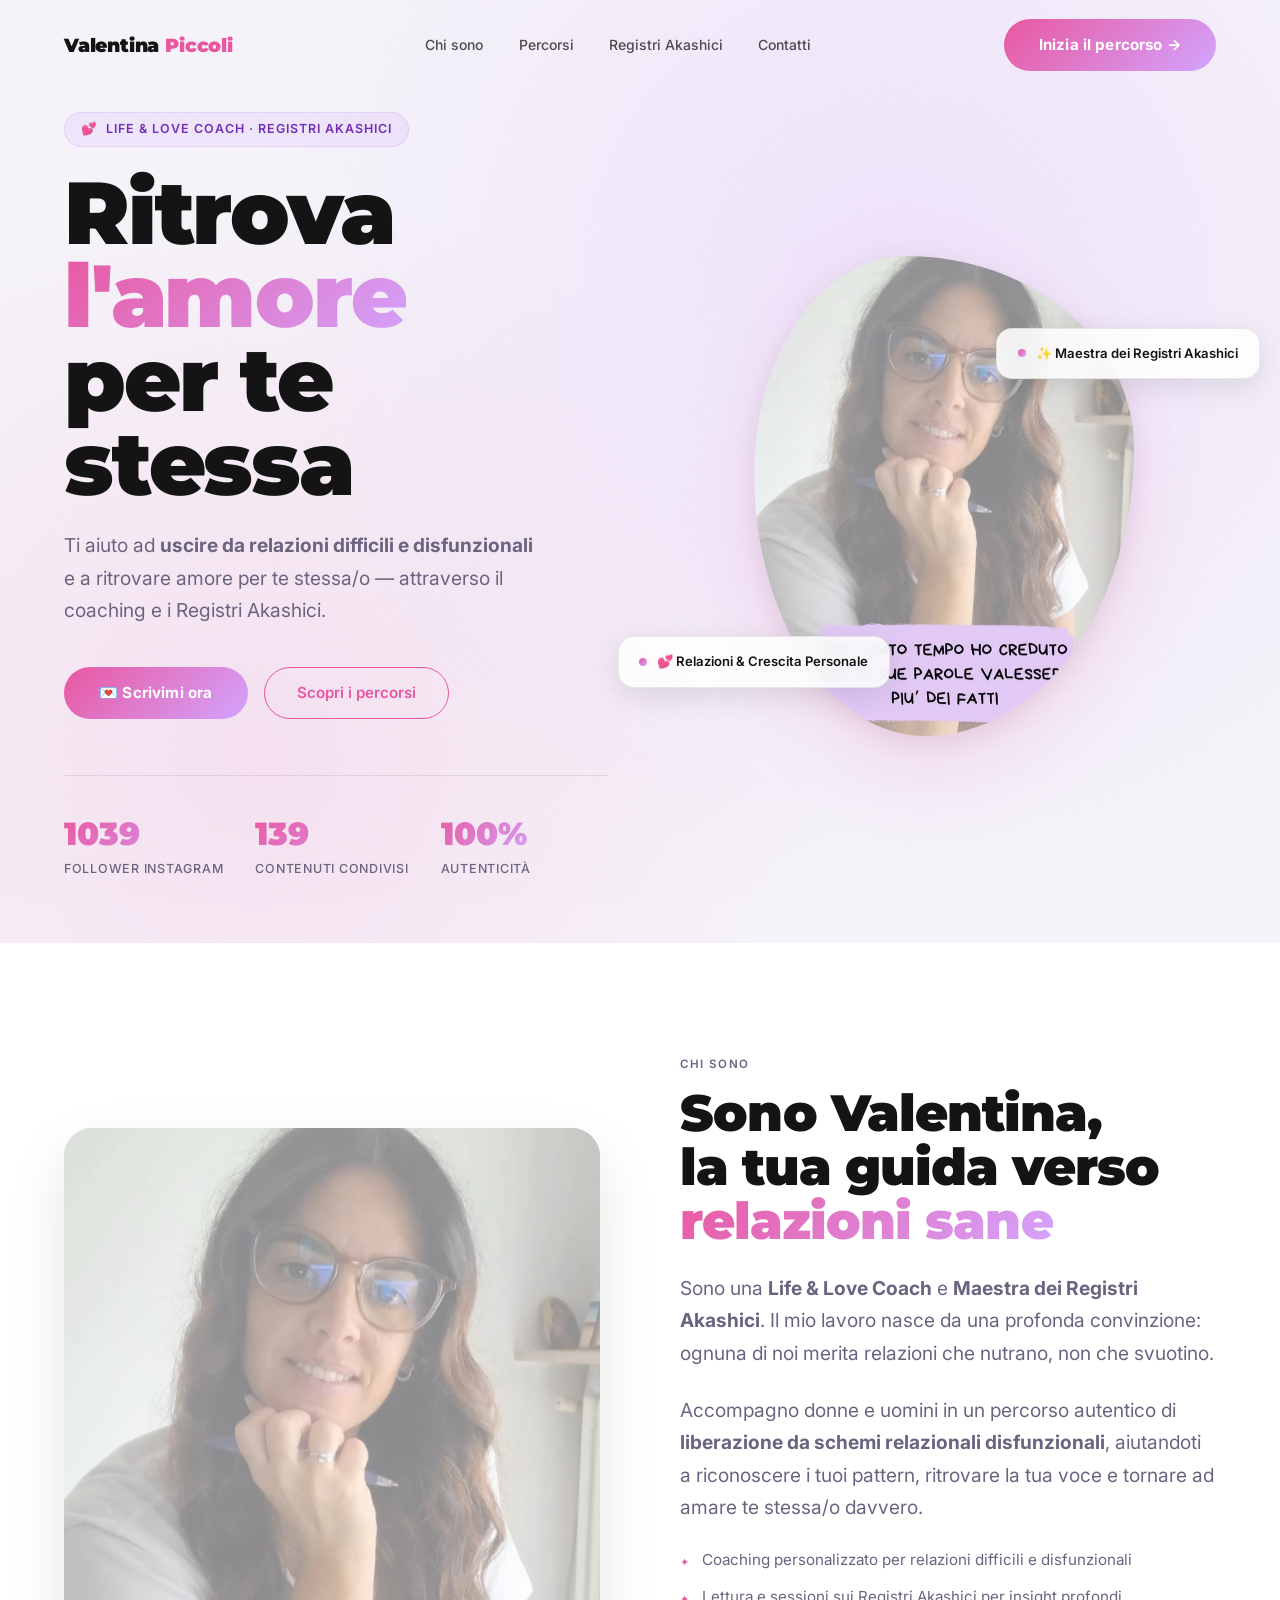
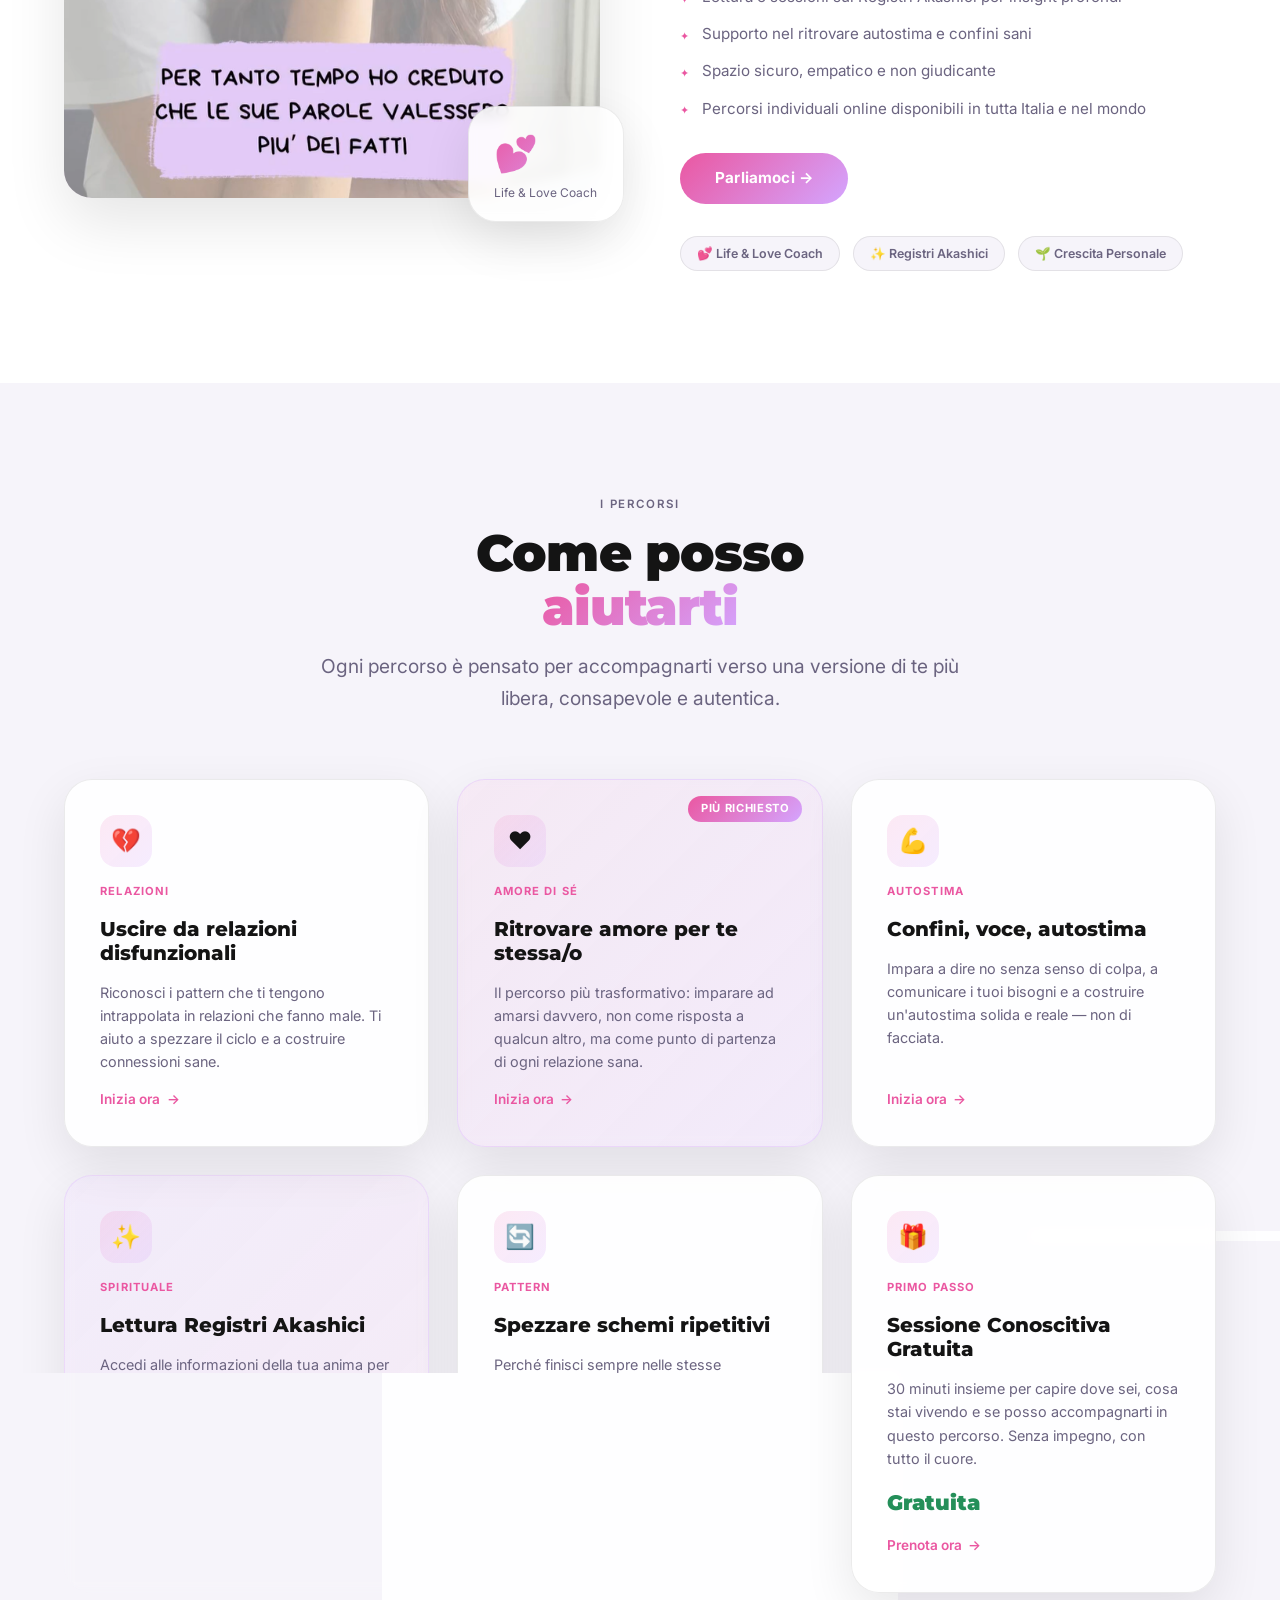
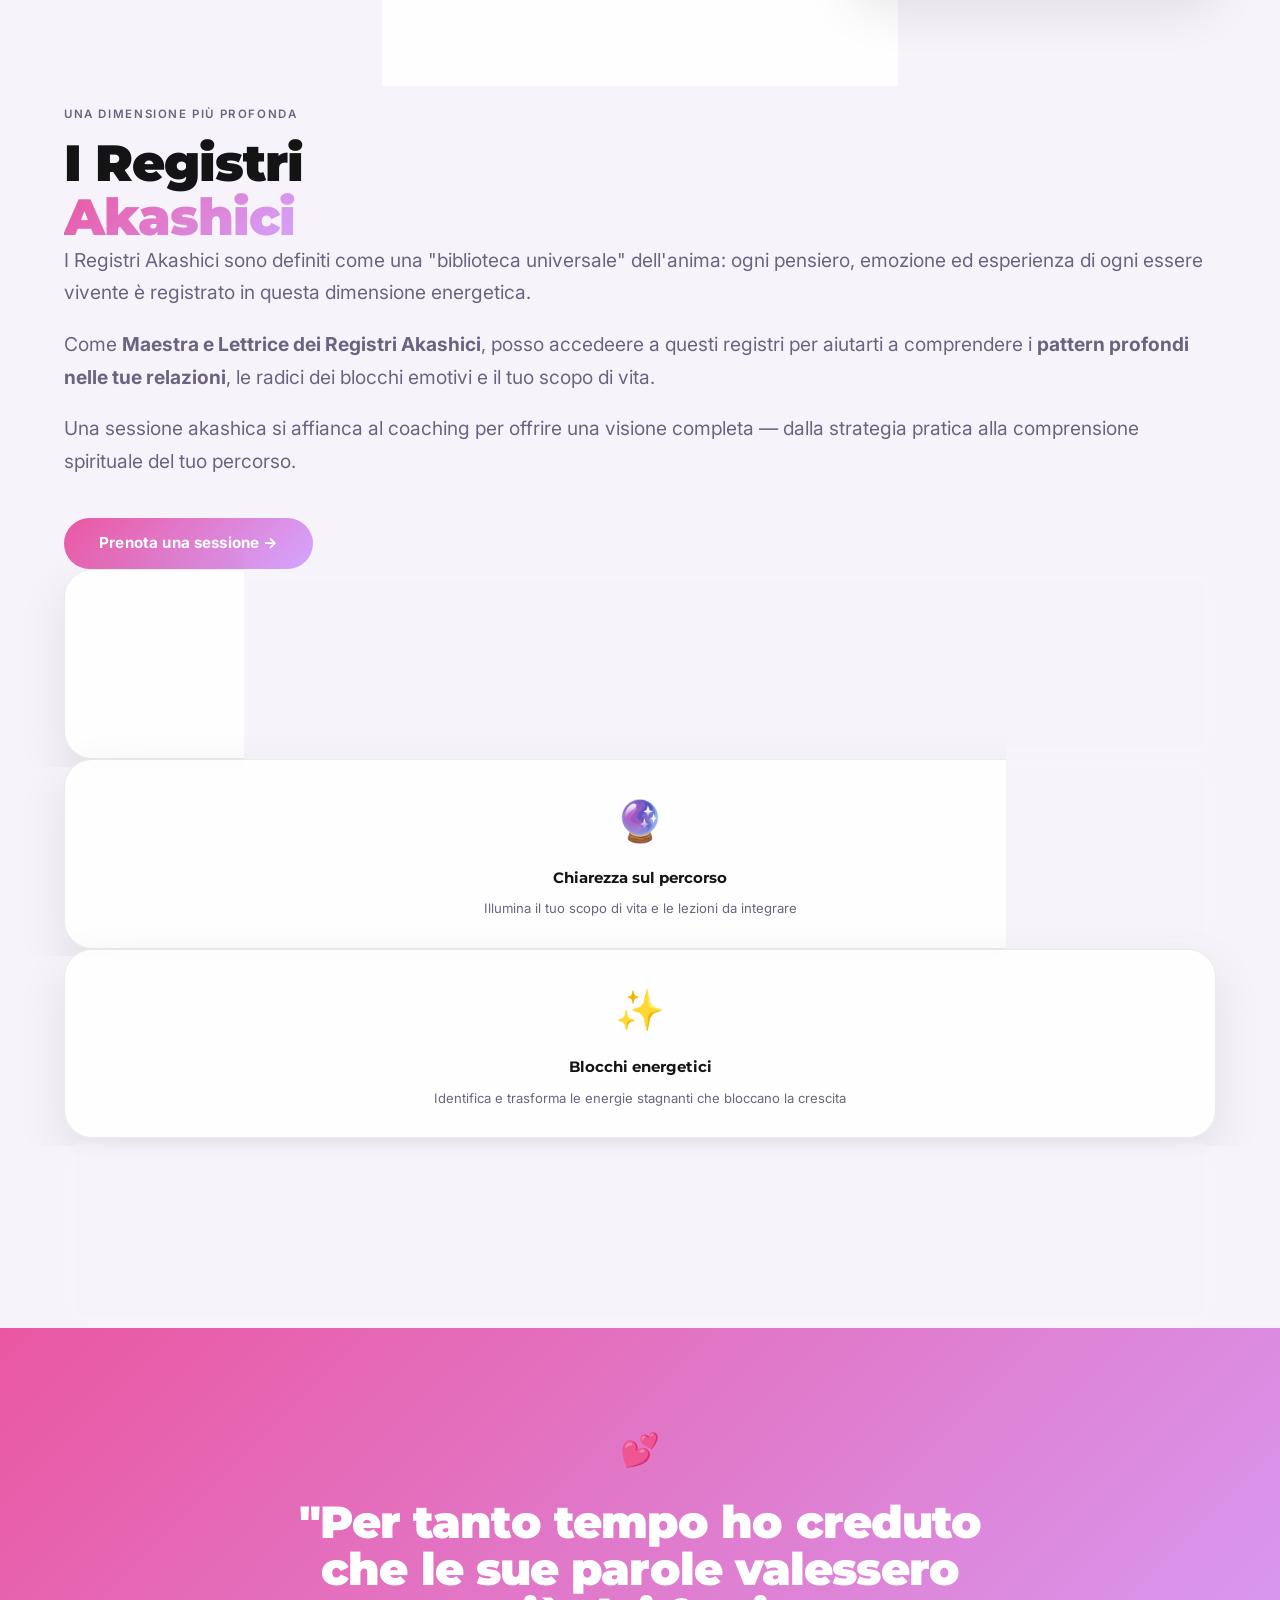
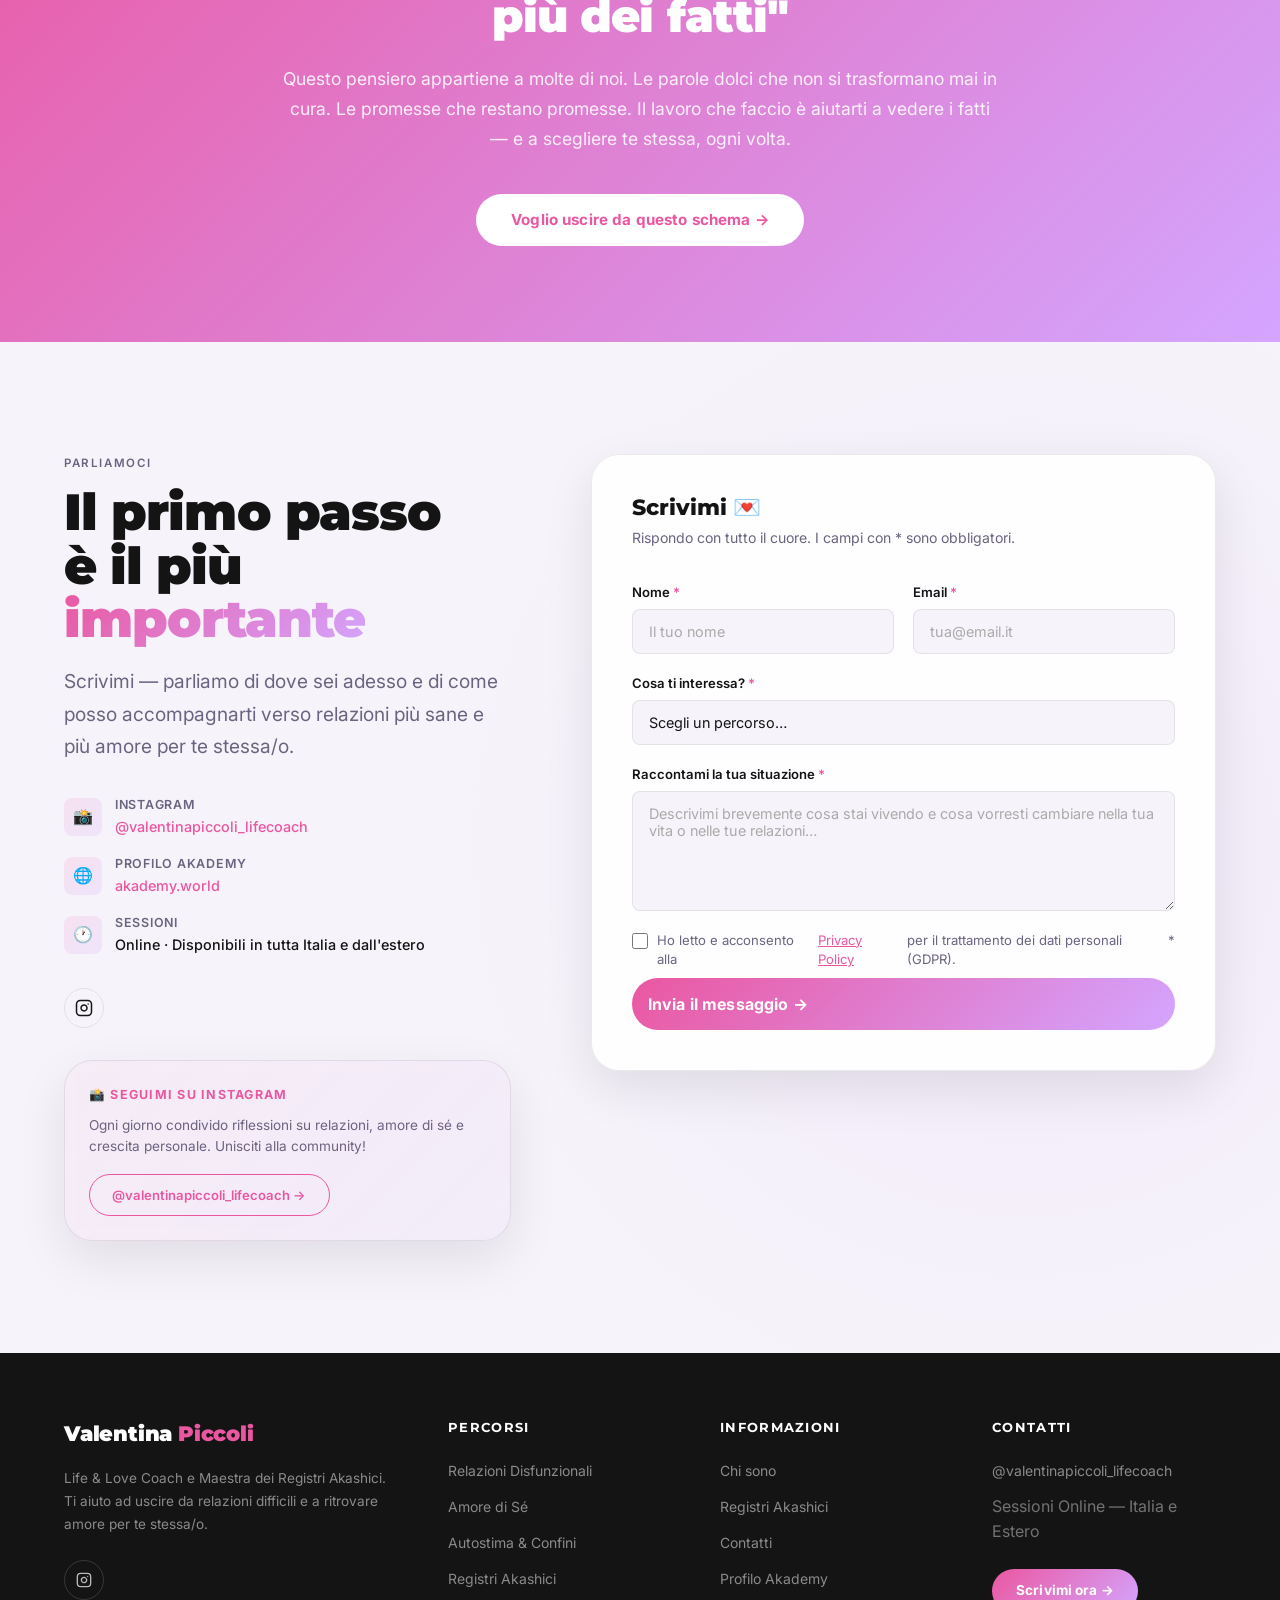
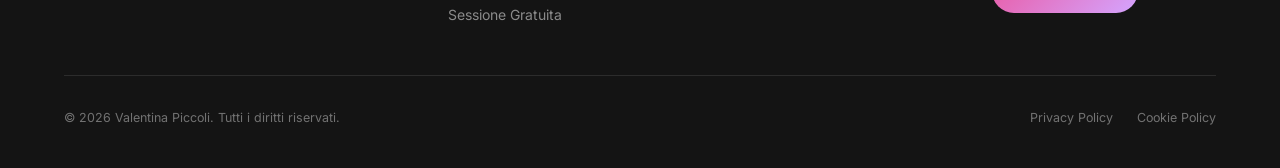
==== commit 88be3722: "Add files via upload" ====
--- a/index.html
+++ b/index.html
@@ -339,13 +339,10 @@
     </section>
 
     <!-- ===================== REGISTRI AKASHICI ===================== -->
-    <section id="registri" style="padding: 7rem 0; background: #fff; position:relative; overflow:hidden;"
-      aria-labelledby="registri-title">
-      <div
-        style="position:absolute;inset:0;background:radial-gradient(circle at 30% 50%, rgba(212,165,255,0.12) 0%, transparent 60%);pointer-events:none;"
-        aria-hidden="true"></div>
+    <section id="registri" class="registri-section" aria-labelledby="registri-title">
+      <div class="registri-bg" aria-hidden="true"></div>
       <div class="container">
-        <div style="display:grid;grid-template-columns:1fr 1fr;gap:5rem;align-items:center;">
+        <div class="registri-inner">
 
           <div class="reveal-left">
             <p class="caption" style="margin-bottom:0.8rem;">Una dimensione più profonda</p>
@@ -370,7 +367,7 @@
           </div>
 
           <div class="reveal-right">
-            <div style="display:grid;grid-template-columns:1fr 1fr;gap:1.2rem;">
+            <div class="registri-grid">
               <!-- Feature cards -->
               <div class="card-soft" style="padding:1.8rem;text-align:center;">
                 <div style="font-size:2.5rem;margin-bottom:0.8rem;">📚</div>
@@ -665,4 +662,4 @@
   <script src="./assets/app.js" defer></script>
 </body>
 
-</html>
+</html>
